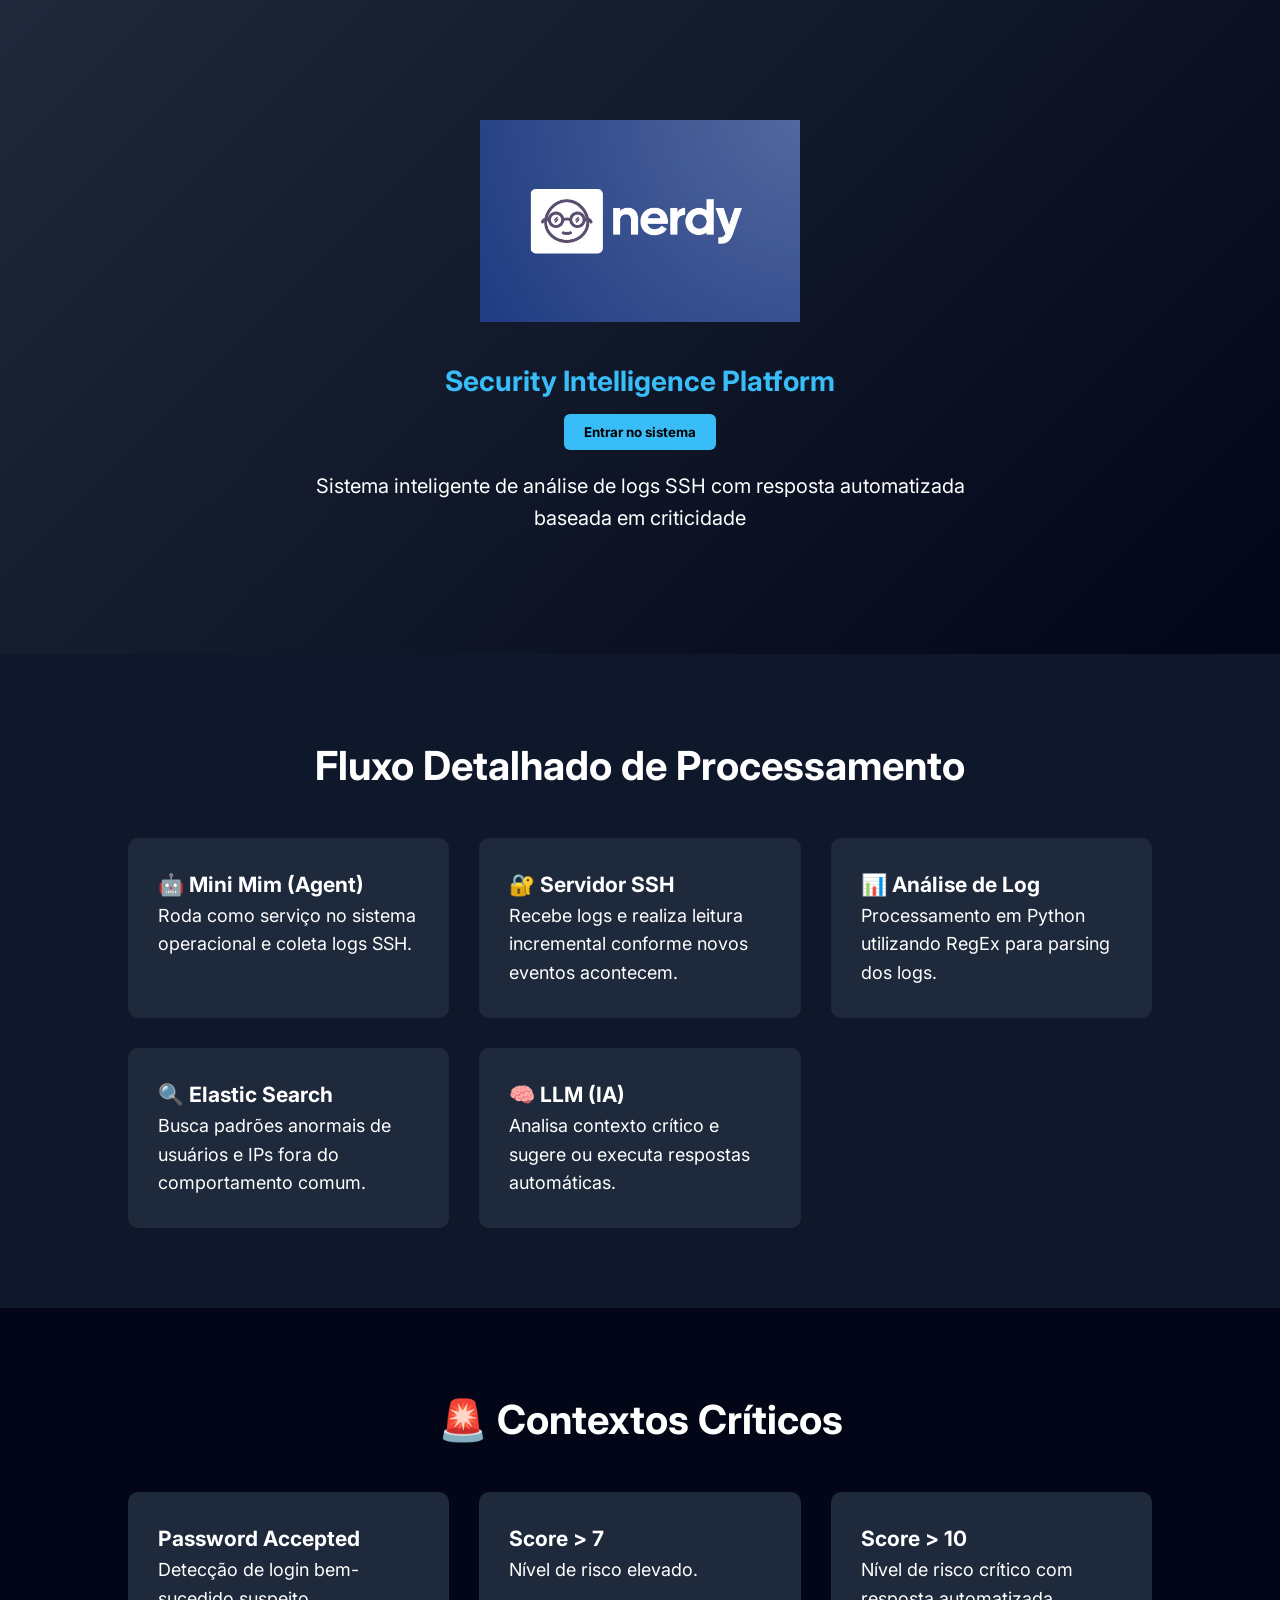
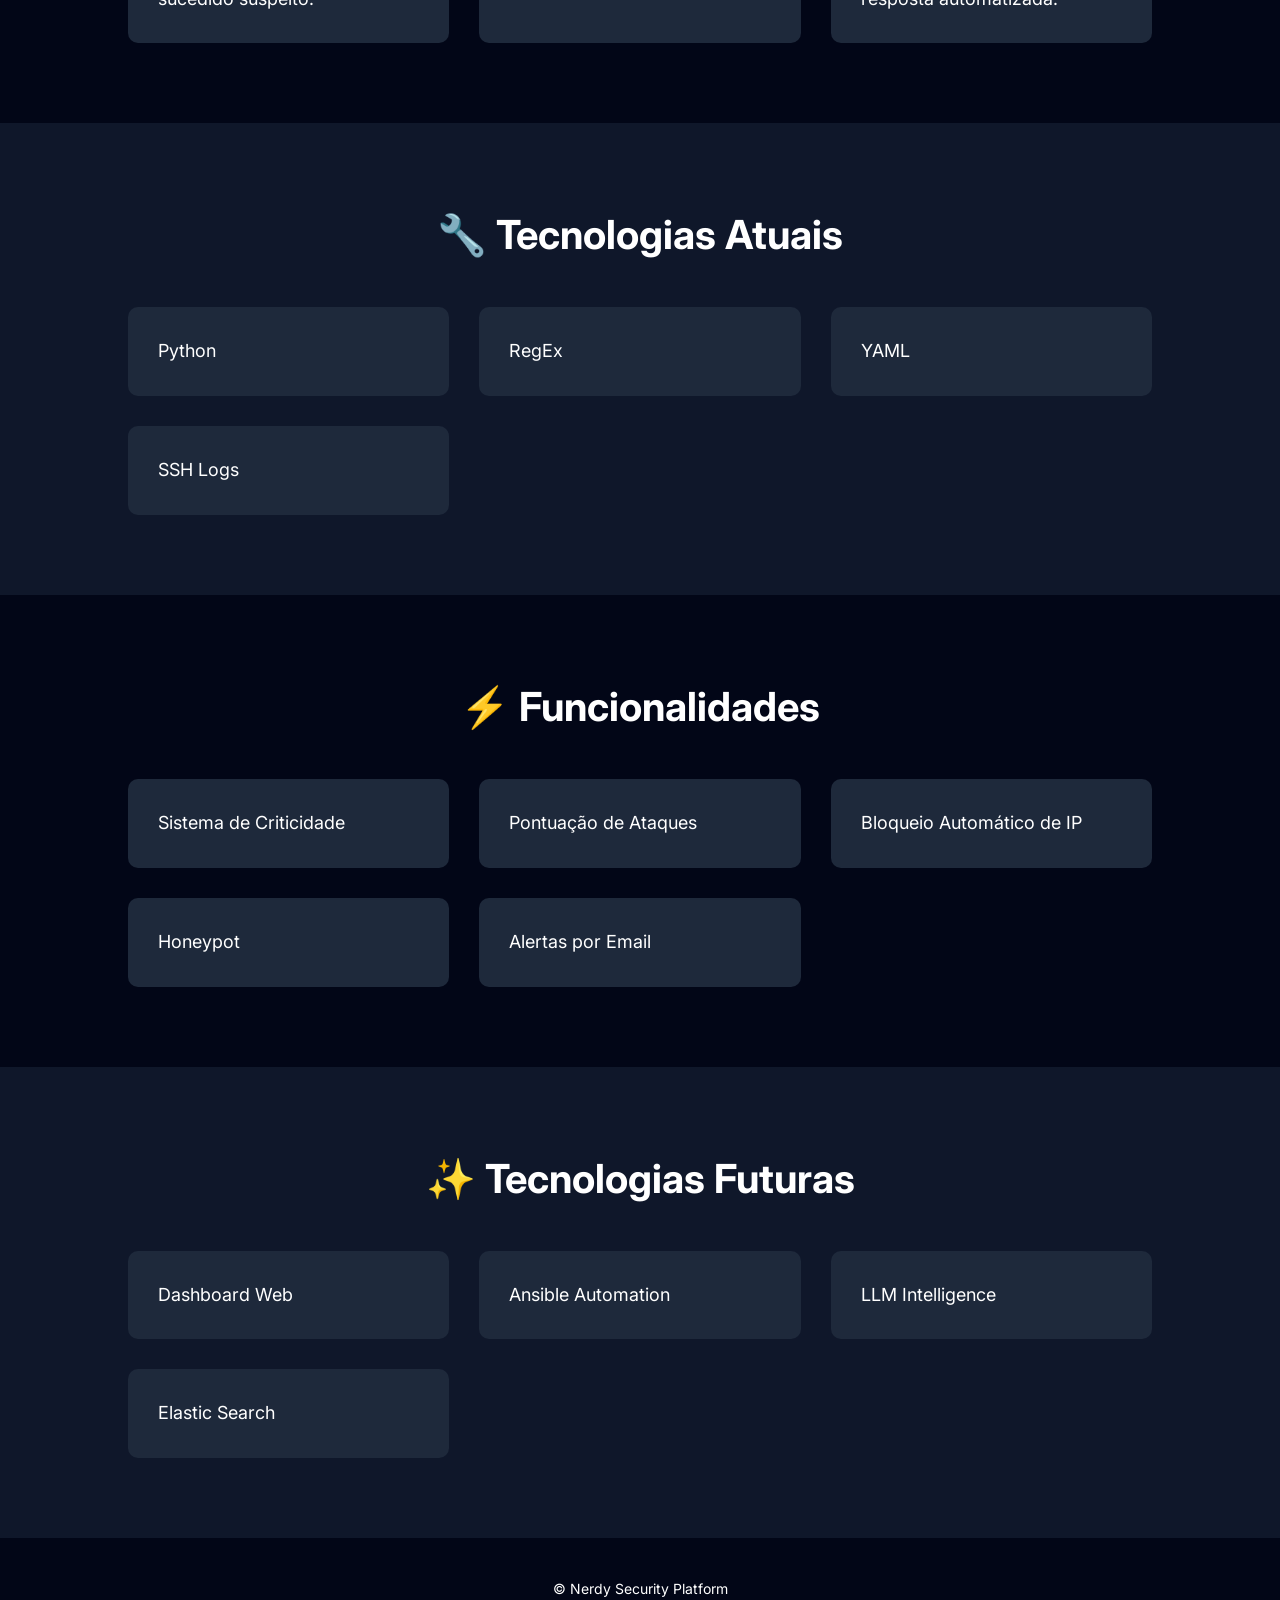
==== templates/index.html @ f0788667 "primeira versão nerdyweb" ====
<!DOCTYPE html>
<html lang="pt-BR">
<head>
<meta charset="UTF-8">
<meta name="viewport" content="width=device-width, initial-scale=1.0">

<title>Nerdy - Security Intelligence Platform</title>

<link rel="stylesheet" href="/static/css/global.css">
<link rel="stylesheet" href="/static/css/home.css">

<link href="https://fonts.googleapis.com/css2?family=Inter:wght@300;400;600;700&display=swap" rel="stylesheet">

</head>

<body>

<header class="hero">

<div class="hero-content">

<img src="/static/images/Logo_Nerdy.jpeg" class="logo">

<h2>Security Intelligence Platform</h2>

<a href="/login">
<button class="login-btn">Entrar no sistema</button>
</a>

<p>
Sistema inteligente de análise de logs SSH com resposta automatizada baseada em criticidade
</p>

</div>

</header>


<section class="section">

<h2>Fluxo Detalhado de Processamento</h2>

<div class="grid">

<div class="card">
<h3>🤖 Mini Mim (Agent)</h3>
<p>Roda como serviço no sistema operacional e coleta logs SSH.</p>
</div>

<div class="card">
<h3>🔐 Servidor SSH</h3>
<p>Recebe logs e realiza leitura incremental conforme novos eventos acontecem.</p>
</div>

<div class="card">
<h3>📊 Análise de Log</h3>
<p>Processamento em Python utilizando RegEx para parsing dos logs.</p>
</div>

<div class="card">
<h3>🔍 Elastic Search</h3>
<p>Busca padrões anormais de usuários e IPs fora do comportamento comum.</p>
</div>

<div class="card">
<h3>🧠 LLM (IA)</h3>
<p>Analisa contexto crítico e sugere ou executa respostas automáticas.</p>
</div>

</div>

</section>


<section class="section dark">

<h2>🚨 Contextos Críticos</h2>

<div class="grid">

<div class="card">
<h3>Password Accepted</h3>
<p>Detecção de login bem-sucedido suspeito.</p>
</div>

<div class="card">
<h3>Score > 7</h3>
<p>Nível de risco elevado.</p>
</div>

<div class="card">
<h3>Score > 10</h3>
<p>Nível de risco crítico com resposta automatizada.</p>
</div>

</div>

</section>


<section class="section">

<h2>🔧 Tecnologias Atuais</h2>

<div class="grid">

<div class="card">Python</div>
<div class="card">RegEx</div>
<div class="card">YAML</div>
<div class="card">SSH Logs</div>

</div>

</section>


<section class="section dark">

<h2>⚡ Funcionalidades</h2>

<div class="grid">

<div class="card">Sistema de Criticidade</div>
<div class="card">Pontuação de Ataques</div>
<div class="card">Bloqueio Automático de IP</div>
<div class="card">Honeypot</div>
<div class="card">Alertas por Email</div>

</div>

</section>


<section class="section">

<h2>✨ Tecnologias Futuras</h2>

<div class="grid">

<div class="card">Dashboard Web</div>
<div class="card">Ansible Automation</div>
<div class="card">LLM Intelligence</div>
<div class="card">Elastic Search</div>

</div>

</section>


<footer>

<p>© Nerdy Security Platform</p>

</footer>

</body>
</html>
---- static/css/global.css ----
*{
box-sizing:border-box;
margin:0;
padding:0;
}

body{
font-family:Arial, Helvetica, sans-serif;
background:#0f172a;
color:white;
}

h1{
padding:20px;
color:#38bdf8;
}

h2{
text-align:center;
margin-bottom:10px;
}

.header{
display:flex;
justify-content:space-between;
align-items:center;
padding:10px 20px;
max-width:1100px;
margin:auto;
}

.logo-area{
display:flex;
align-items:center;
gap:10px;
}

.logo{
width:140px;
}

button{
background:#38bdf8;
border:none;
padding:10px 20px;
border-radius:6px;
cursor:pointer;
font-weight:bold;
transition:0.2s;
}

button:hover{
background:#0ea5e9;
transform:scale(1.05);
}

table{
margin-top:20px;
width:100%;
border-collapse:collapse;
}

th{
background:#1e293b;
}

td,th{
padding:10px;
border:1px solid #334155;
}

.box{
background:#1e293b;
padding:20px;
border-radius:10px;
width:90%;
margin:auto;
margin-top:30px;
}

.alerta{
background:#dc2626;
padding:15px;
margin:20px auto;
font-weight:bold;
border-radius:8px;
width:90%;
max-width:700px;
text-align:center;
}

.btn-reset{
background:red;
color:white;
padding:10px 14px;
text-decoration:none;
border-radius:6px;
font-weight:bold;
display:block;
width:fit-content;
margin:20px auto;
}

.btn-reset:hover{
background:darkred;
}

@media(max-width:700px){

table{
font-size:12px;
}

}
---- static/css/home.css ----
*{
margin:0;
padding:0;
box-sizing:border-box;
font-family: 'Inter', sans-serif;
}

body{
background:#0f172a;
color:white;
line-height:1.6;
}

/* HERO */

.hero{
display:flex;
justify-content:center;
align-items:center;
text-align:center;
padding:120px 20px;
background:linear-gradient(135deg,#1e293b,#020617);
}


.hero h2{
font-size:28px;
color:#38bdf8;
margin-top:10px;
}

.hero p{
font-size:20px;
margin-top:20px;
max-width:700px;
}

.logo{
width:320px;
margin-bottom:20px;
}

/* SECTIONS */

.section{
padding:80px 10%;
}

.section h2{
font-size:40px;
margin-bottom:40px;
text-align:center;
}

.dark{
background:#020617;
}

/* GRID */

.grid{
display:grid;
grid-template-columns:repeat(auto-fit,minmax(250px,1fr));
gap:30px;
}

/* CARDS */

.card{
background:#1e293b;
padding:30px;
border-radius:10px;
transition:0.3s;
font-size:18px;
}

.card:hover{
transform:translateY(-5px);
background:#334155;
}

/* FOOTER */

footer{
text-align:center;
padding:40px;
font-size:14px;
background:#020617;
}
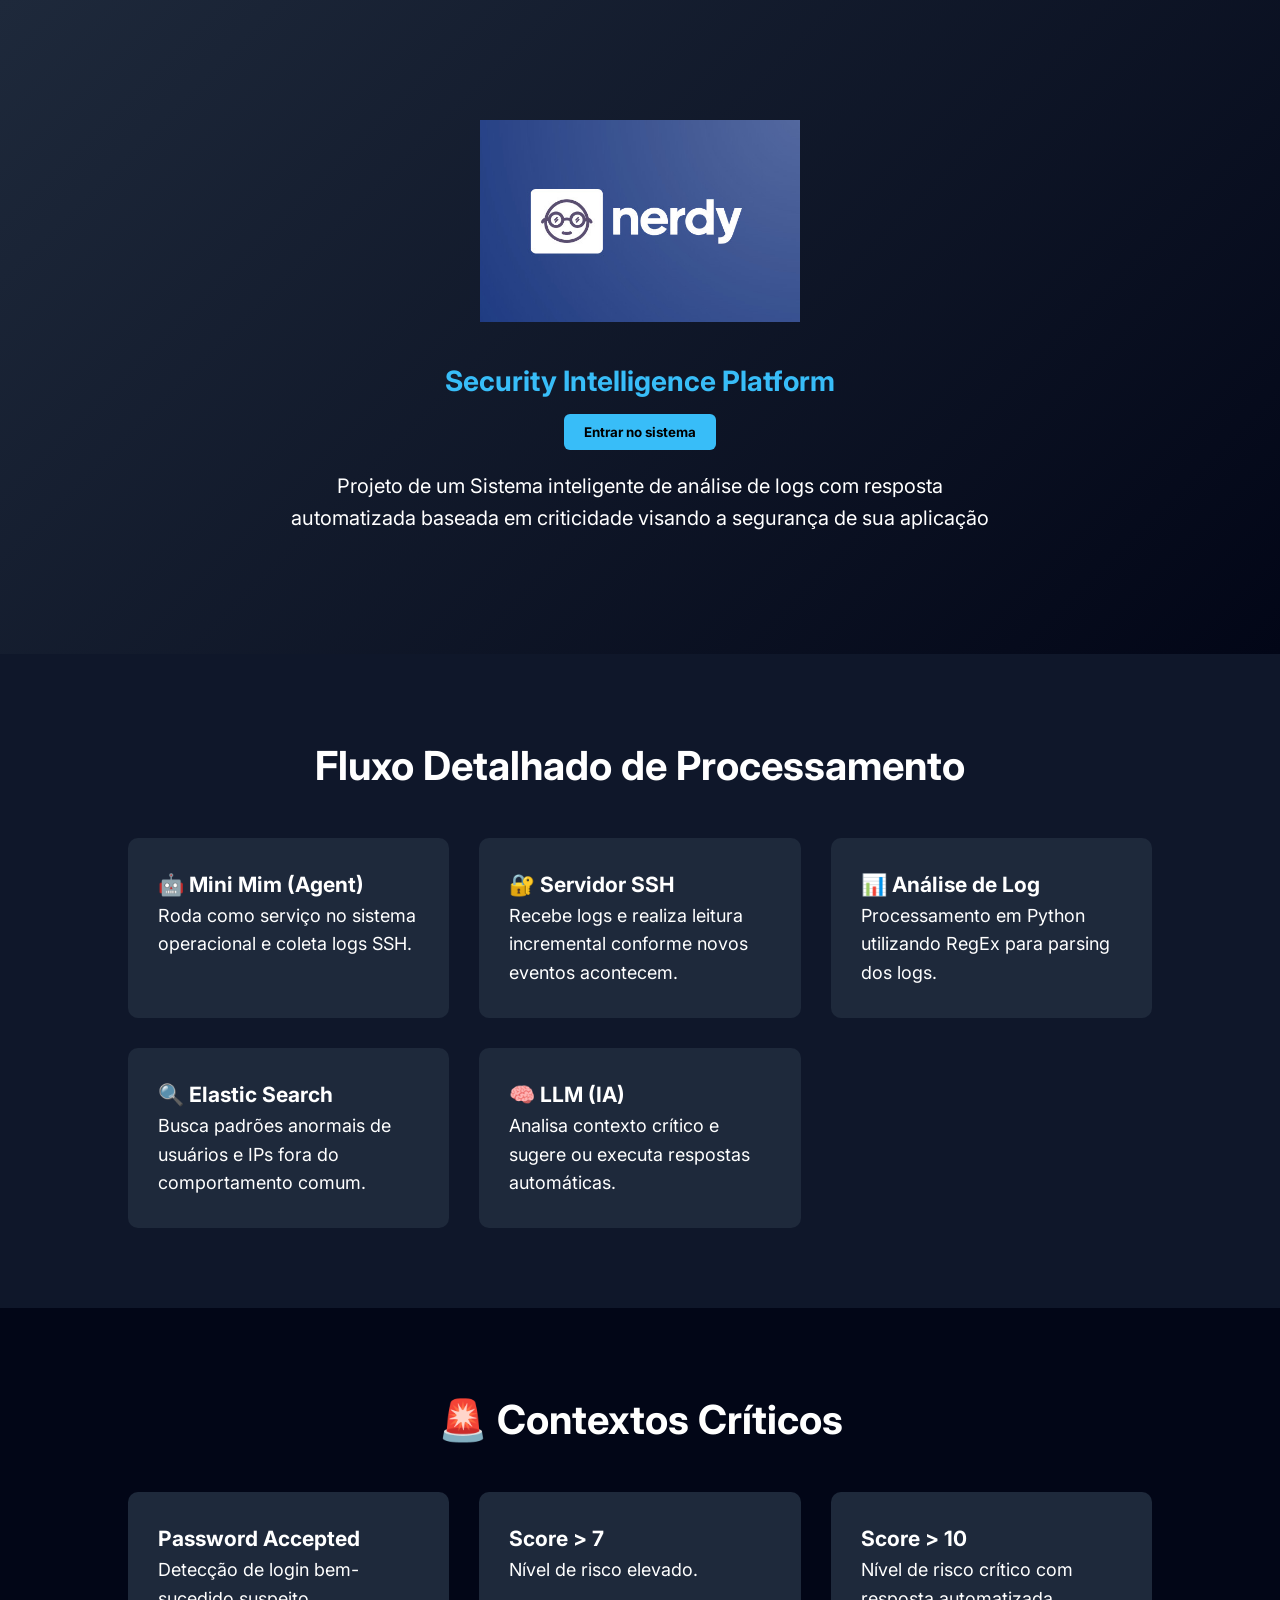
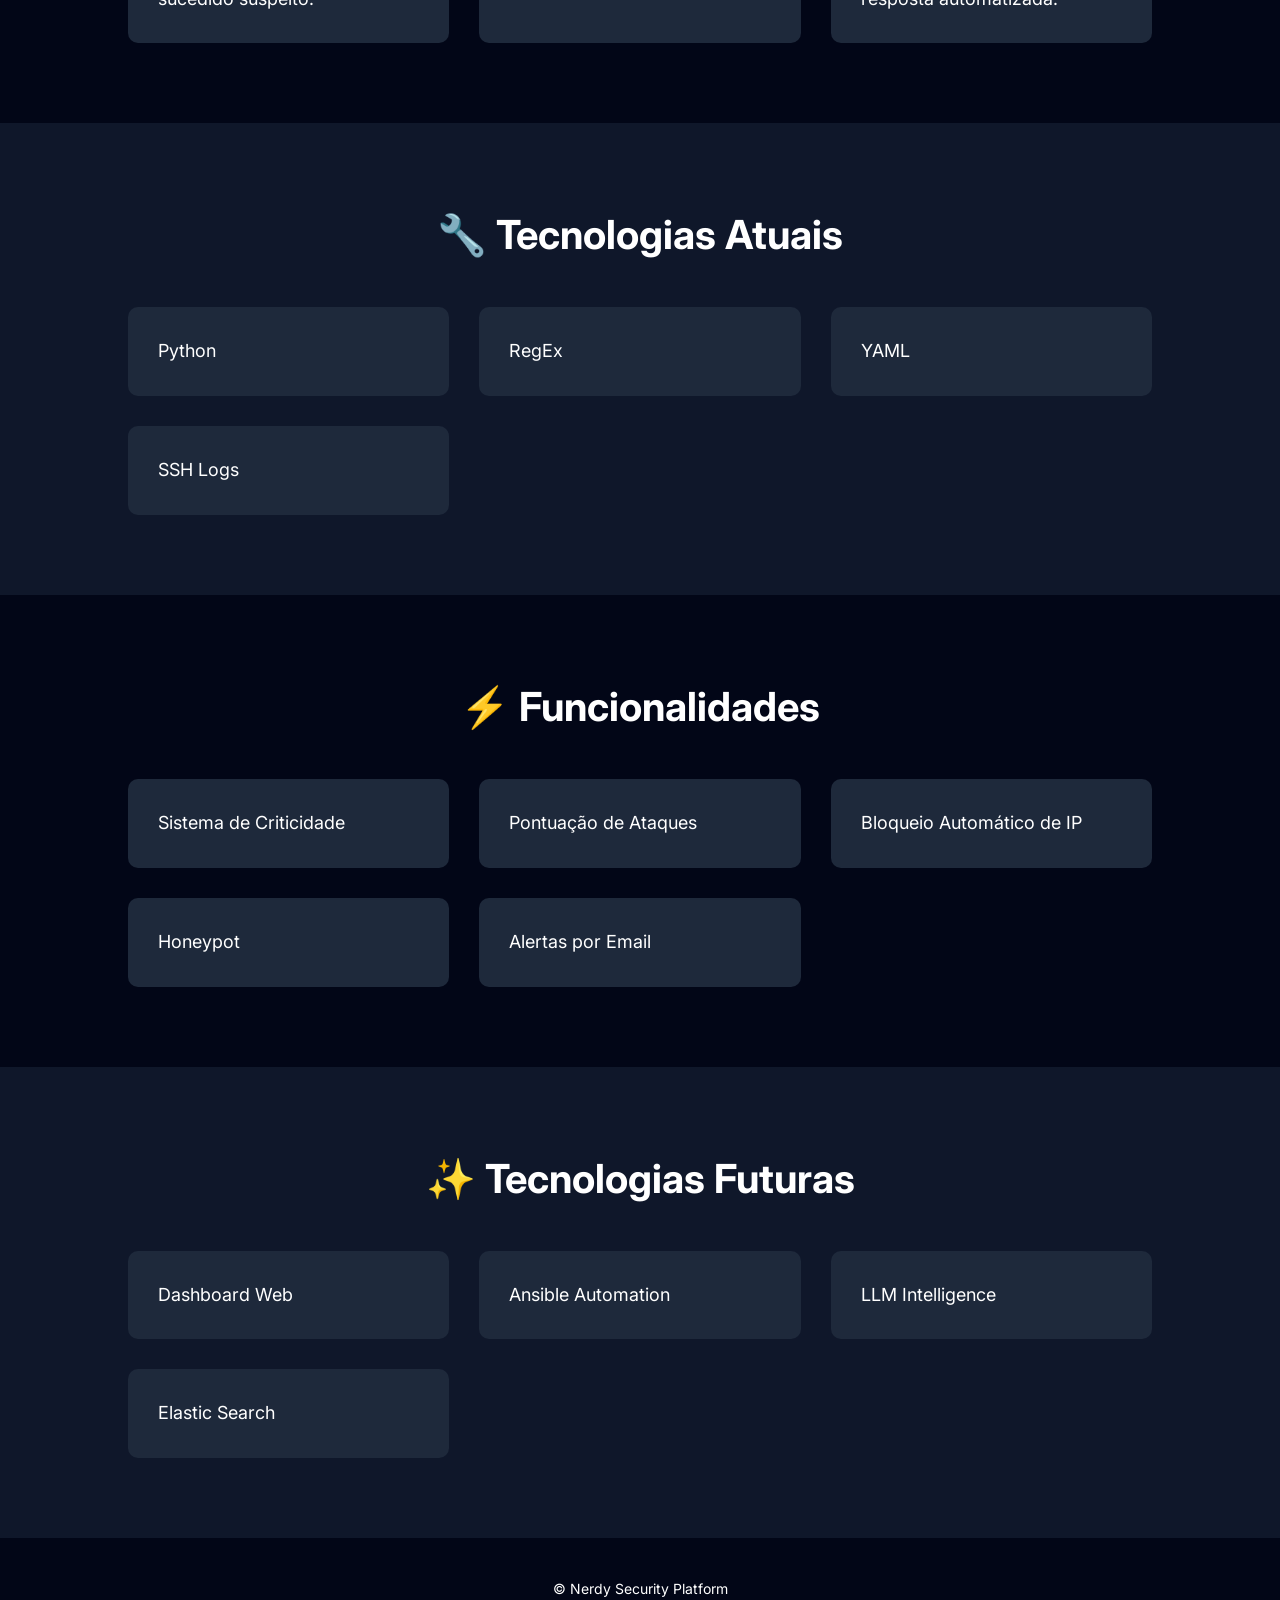
==== commit 2f579ef1: "Responsividade" ====
--- a/templates/index.html
+++ b/templates/index.html
@@ -28,7 +28,7 @@
 </a>
 
 <p>
-Sistema inteligente de análise de logs SSH com resposta automatizada baseada em criticidade
+Projeto de um Sistema inteligente de análise de logs com resposta automatizada baseada em criticidade visando a segurança de sua aplicação
 </p>
 
 </div>
--- a/static/css/global.css
+++ b/static/css/global.css
@@ -1,114 +1,120 @@
+/* Reset e box-sizing */
 *{
-box-sizing:border-box;
-margin:0;
-padding:0;
+    box-sizing:border-box;
+    margin:0;
+    padding:0;
 }
 
+/* Corpo da página */
 body{
-font-family:Arial, Helvetica, sans-serif;
-background:#0f172a;
-color:white;
+    font-family: Arial, Helvetica, sans-serif;
+    background: #0f172a;
+    color: white;
 }
 
+/* Cabeçalhos */
 h1{
-padding:20px;
-color:#38bdf8;
+    padding:20px;
+    color:#38bdf8;
 }
 
 h2{
-text-align:center;
-margin-bottom:10px;
+    text-align:center;
+    margin-bottom:10px;
 }
 
+/* Header e logo */
 .header{
-display:flex;
-justify-content:space-between;
-align-items:center;
-padding:10px 20px;
-max-width:1100px;
-margin:auto;
+    display:flex;
+    justify-content:space-between;
+    align-items:center;
+    padding:10px 20px;
+    max-width:1100px;
+    margin:auto;
 }
 
 .logo-area{
-display:flex;
-align-items:center;
-gap:10px;
+    display:flex;
+    align-items:center;
+    gap:180px;
 }
 
 .logo{
-width:140px;
+    width:140px;
 }
 
+/* Botões */
 button{
-background:#38bdf8;
-border:none;
-padding:10px 20px;
-border-radius:6px;
-cursor:pointer;
-font-weight:bold;
-transition:0.2s;
+    background:#38bdf8;
+    border:none;
+    padding:10px 20px;
+    border-radius:6px;
+    cursor:pointer;
+    font-weight:bold;
+    transition:0.2s;
 }
 
 button:hover{
-background:#0ea5e9;
-transform:scale(1.05);
+    background:#0ea5e9;
+    transform:scale(1.05);
 }
 
+/* Tabelas */
 table{
-margin-top:20px;
-width:100%;
-border-collapse:collapse;
+    margin-top:20px;
+    width:100%;
+    border-collapse:collapse;
 }
 
 th{
-background:#1e293b;
+    background:#1e293b;
 }
 
-td,th{
-padding:10px;
-border:1px solid #334155;
+td, th{
+    padding:10px;
+    border:1px solid #334155;
 }
 
+/* Caixas e alertas */
 .box{
-background:#1e293b;
-padding:20px;
-border-radius:10px;
-width:90%;
-margin:auto;
-margin-top:30px;
+    background:#1e293b;
+    padding:20px;
+    border-radius:10px;
+    width:90%;
+    margin:auto;
+    margin-top:30px;
 }
 
 .alerta{
-background:#dc2626;
-padding:15px;
-margin:20px auto;
-font-weight:bold;
-border-radius:8px;
-width:90%;
-max-width:700px;
-text-align:center;
+    background:#dc2626;
+    padding:15px;
+    margin:20px auto;
+    font-weight:bold;
+    border-radius:8px;
+    width:90%;
+    max-width:700px;
+    text-align:center;
 }
 
 .btn-reset{
-background:red;
-color:white;
-padding:10px 14px;
-text-decoration:none;
-border-radius:6px;
-font-weight:bold;
-display:block;
-width:fit-content;
-margin:20px auto;
+    background:red;
+    color:white;
+    padding:10px 14px;
+    text-decoration:none;
+    border-radius:6px;
+    font-weight:bold;
+    display:block;
+    width:fit-content;
+    margin:20px auto;
 }
 
 .btn-reset:hover{
-background:darkred;
+    background:darkred;
 }
 
+/* Responsividade para tabelas */
 @media(max-width:700px){
-
-table{
-font-size:12px;
-}
-
+    table{
+        font-size:12px;
+    }
 }
--- a/static/css/home.css
+++ b/static/css/home.css
@@ -86,4 +86,5 @@
 padding:40px;
 font-size:14px;
 background:#020617;
-}+}
+
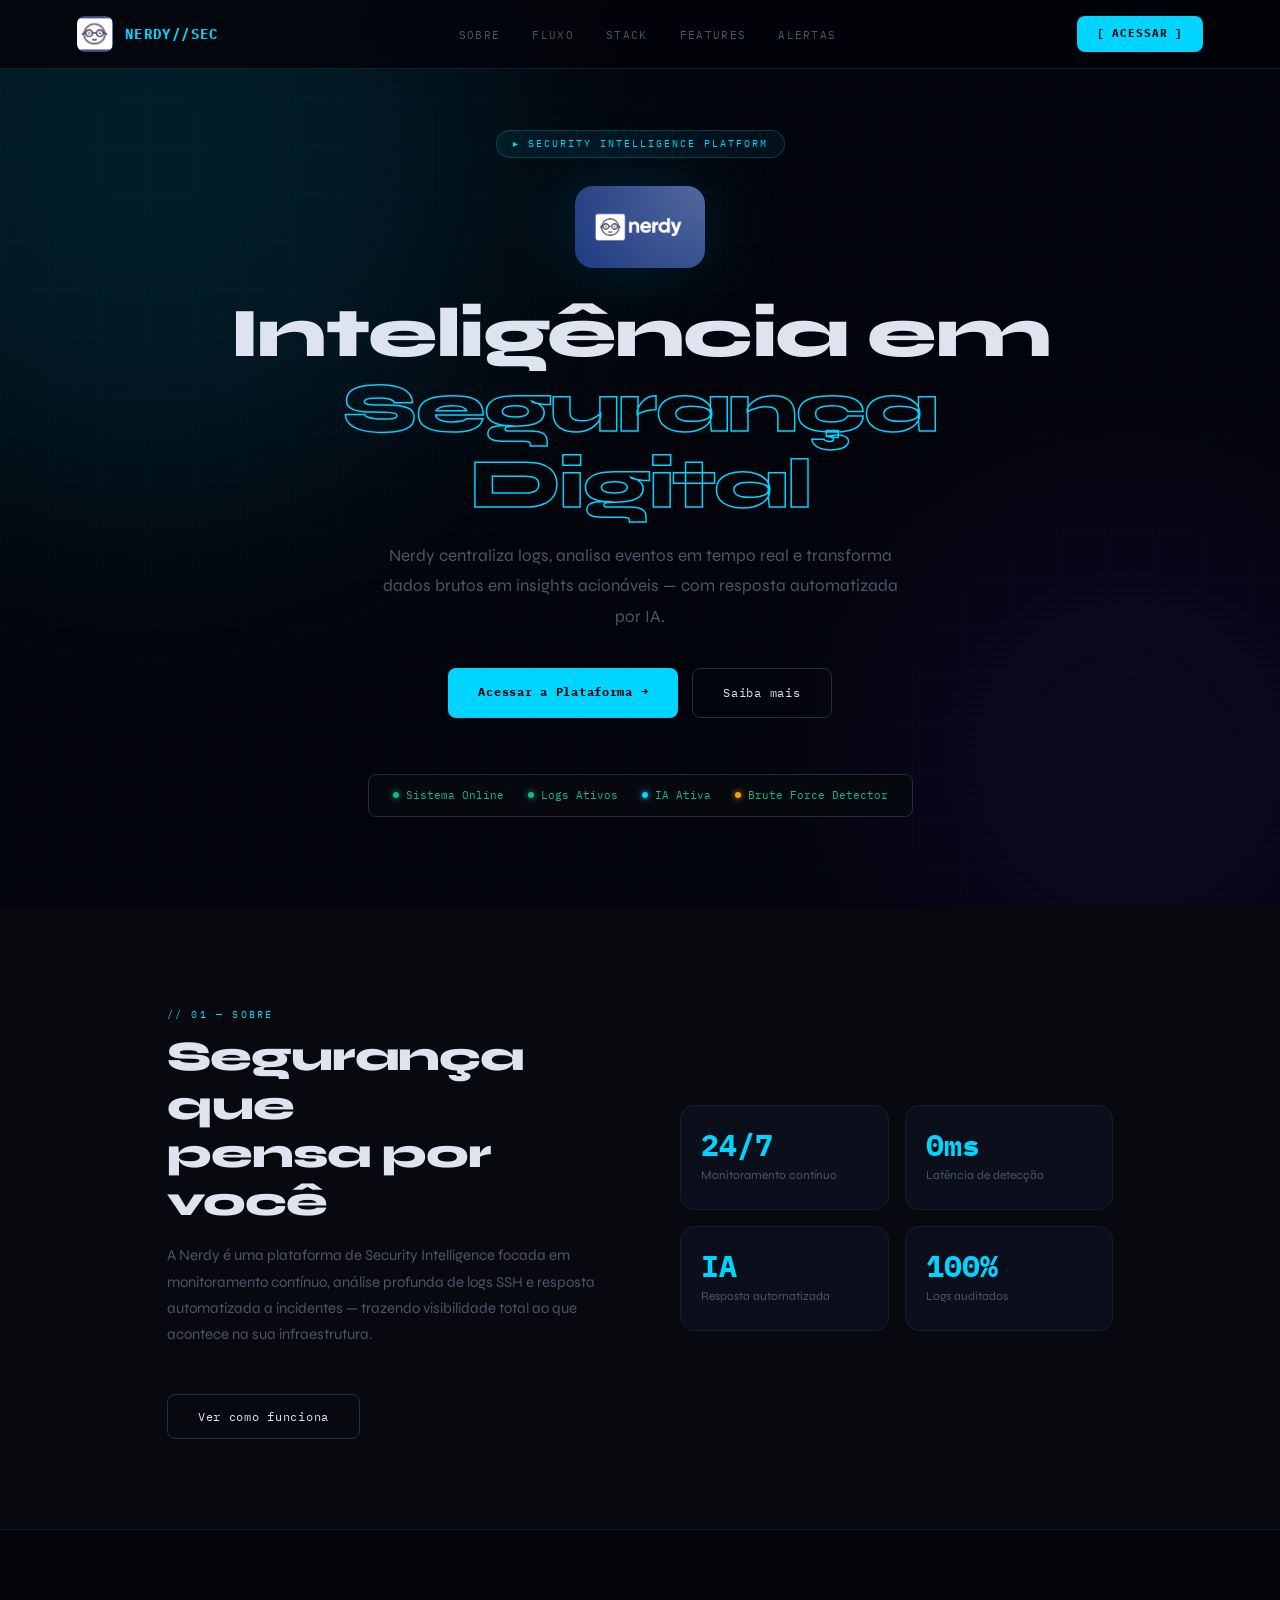
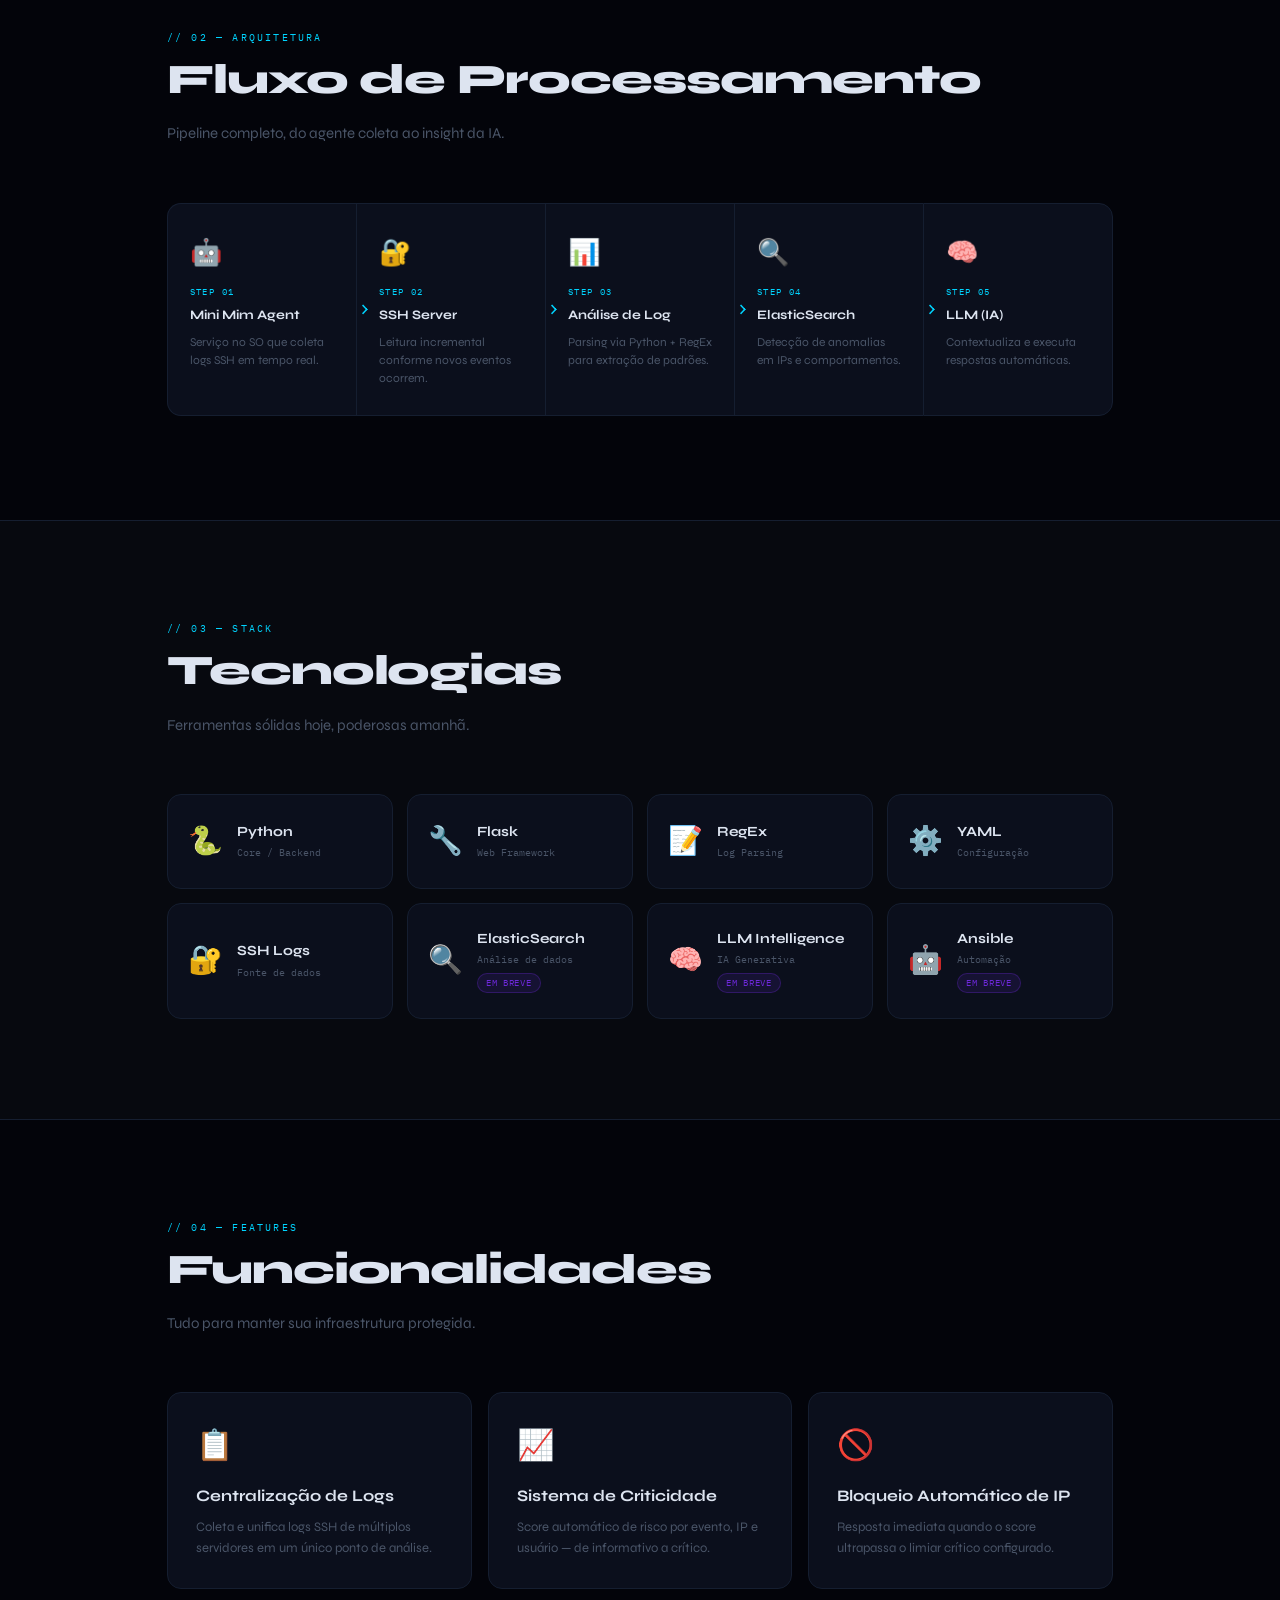
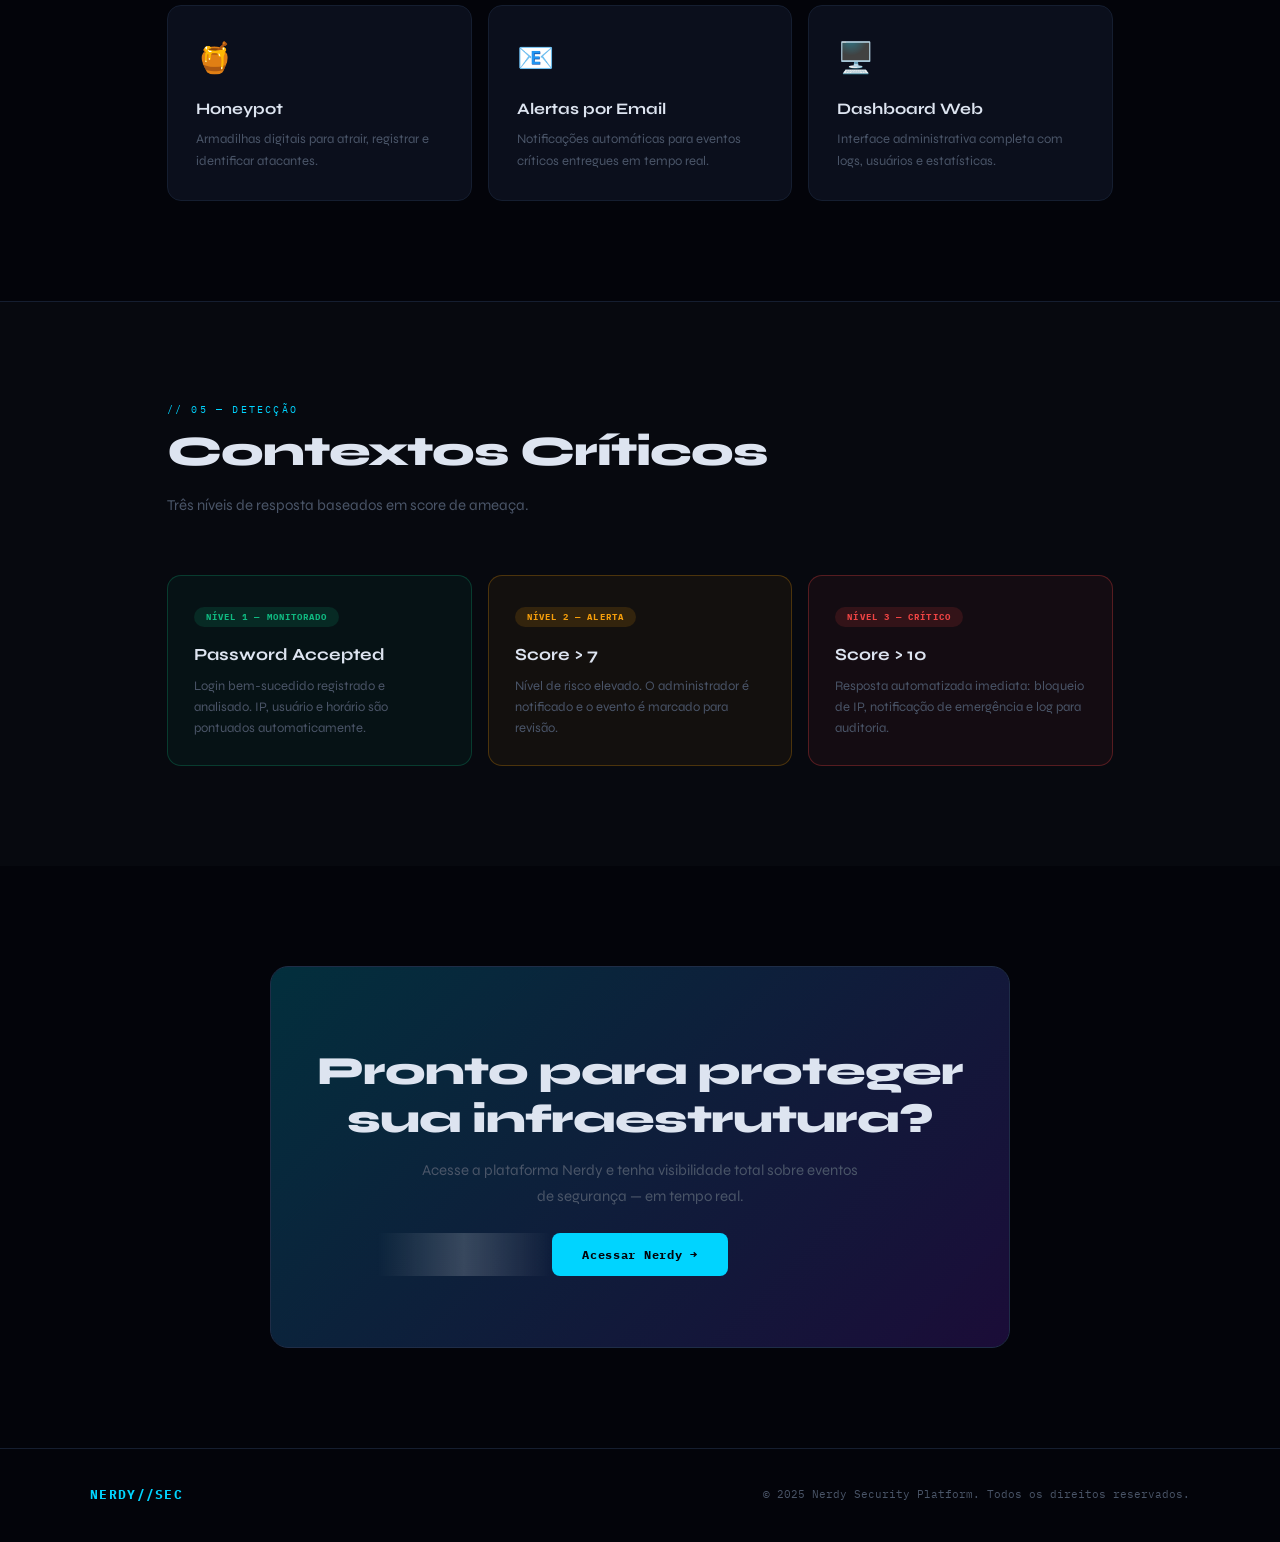
==== commit da43d957: "Nova interface" ====
--- a/templates/index.html
+++ b/templates/index.html
@@ -1,157 +1,341 @@
 <!DOCTYPE html>
 <html lang="pt-BR">
 <head>
-<meta charset="UTF-8">
-<meta name="viewport" content="width=device-width, initial-scale=1.0">
-
-<title>Nerdy - Security Intelligence Platform</title>
-
-<link rel="stylesheet" href="/static/css/global.css">
-<link rel="stylesheet" href="/static/css/home.css">
-
-<link href="https://fonts.googleapis.com/css2?family=Inter:wght@300;400;600;700&display=swap" rel="stylesheet">
-
+  <meta charset="UTF-8">
+  <meta name="viewport" content="width=device-width, initial-scale=1.0">
+  <title>Nerdy – Security Intelligence Platform</title>
+  <link rel="stylesheet" href="/static/css/global.css">
+  <link rel="stylesheet" href="/static/css/home.css">
+  <link rel="icon" href="/static/images/Logo_Nerdy_Ico2.jpg" type="image/jpeg">
 </head>
-
 <body>
 
-<header class="hero">
-
-<div class="hero-content">
-
-<img src="/static/images/Logo_Nerdy.jpeg" class="logo">
-
-<h2>Security Intelligence Platform</h2>
-
-<a href="/login">
-<button class="login-btn">Entrar no sistema</button>
-</a>
-
-<p>
-Projeto de um Sistema inteligente de análise de logs com resposta automatizada baseada em criticidade visando a segurança de sua aplicação
-</p>
-
-</div>
-
-</header>
-
-
-<section class="section">
-
-<h2>Fluxo Detalhado de Processamento</h2>
-
-<div class="grid">
-
-<div class="card">
-<h3>🤖 Mini Mim (Agent)</h3>
-<p>Roda como serviço no sistema operacional e coleta logs SSH.</p>
-</div>
-
-<div class="card">
-<h3>🔐 Servidor SSH</h3>
-<p>Recebe logs e realiza leitura incremental conforme novos eventos acontecem.</p>
-</div>
-
-<div class="card">
-<h3>📊 Análise de Log</h3>
-<p>Processamento em Python utilizando RegEx para parsing dos logs.</p>
-</div>
-
-<div class="card">
-<h3>🔍 Elastic Search</h3>
-<p>Busca padrões anormais de usuários e IPs fora do comportamento comum.</p>
-</div>
-
-<div class="card">
-<h3>🧠 LLM (IA)</h3>
-<p>Analisa contexto crítico e sugere ou executa respostas automáticas.</p>
-</div>
-
-</div>
-
-</section>
-
-
-<section class="section dark">
-
-<h2>🚨 Contextos Críticos</h2>
-
-<div class="grid">
-
-<div class="card">
-<h3>Password Accepted</h3>
-<p>Detecção de login bem-sucedido suspeito.</p>
-</div>
-
-<div class="card">
-<h3>Score > 7</h3>
-<p>Nível de risco elevado.</p>
-</div>
-
-<div class="card">
-<h3>Score > 10</h3>
-<p>Nível de risco crítico com resposta automatizada.</p>
-</div>
-
-</div>
-
-</section>
-
-
-<section class="section">
-
-<h2>🔧 Tecnologias Atuais</h2>
-
-<div class="grid">
-
-<div class="card">Python</div>
-<div class="card">RegEx</div>
-<div class="card">YAML</div>
-<div class="card">SSH Logs</div>
-
-</div>
-
-</section>
-
-
-<section class="section dark">
-
-<h2>⚡ Funcionalidades</h2>
-
-<div class="grid">
-
-<div class="card">Sistema de Criticidade</div>
-<div class="card">Pontuação de Ataques</div>
-<div class="card">Bloqueio Automático de IP</div>
-<div class="card">Honeypot</div>
-<div class="card">Alertas por Email</div>
-
-</div>
-
-</section>
-
-
-<section class="section">
-
-<h2>✨ Tecnologias Futuras</h2>
-
-<div class="grid">
-
-<div class="card">Dashboard Web</div>
-<div class="card">Ansible Automation</div>
-<div class="card">LLM Intelligence</div>
-<div class="card">Elastic Search</div>
-
-</div>
-
-</section>
-
-
-<footer>
-
-<p>© Nerdy Security Platform</p>
-
+<div class="grid-bg"></div>
+
+<!-- ─── NAV ──────────────────────────────────── -->
+<nav id="navbar">
+  <a href="#hero" class="nav-logo">
+    <img src="/static/images/Logo_Nerdy_Ico2.jpg" alt="Nerdy" class="logo">
+    <span class="nav-logo-text">NERDY//SEC</span>
+  </a>
+  <ul class="nav-links">
+    <li><a href="#sobre">Sobre</a></li>
+    <li><a href="#fluxo">Fluxo</a></li>
+    <li><a href="#tecnologias">Stack</a></li>
+    <li><a href="#funcionalidades">Features</a></li>
+    <li><a href="#alertas">Alertas</a></li>
+  </ul>
+  <a href="/login" class="nav-cta">[ ACESSAR ]</a>
+</nav>
+
+<!-- ─── HERO ──────────────────────────────────── -->
+<section id="hero">
+  <div class="blob blob-1"></div>
+  <div class="blob blob-2"></div>
+
+  <span class="hero-badge">▸ SECURITY INTELLIGENCE PLATFORM</span>
+
+  <img src="/static/images/Logo_Nerdy.jpeg" alt="Nerdy" class="hero-logo">
+
+  <h1>
+    Inteligência em
+    <span class="outline">Segurança Digital</span>
+  </h1>
+
+  <p class="hero-desc">
+    Nerdy centraliza logs, analisa eventos em tempo real e transforma dados brutos
+    em insights acionáveis — com resposta automatizada por IA.
+  </p>
+
+  <div class="hero-actions">
+    <a href="/login" class="hero-btn-primary">Acessar a Plataforma →</a>
+    <a href="#sobre" class="hero-btn-ghost">Saiba mais</a>
+  </div>
+
+  <div class="hero-ticker">
+    <div class="ticker-item">
+      <div class="ticker-dot dot-green"></div>
+      <span>Sistema Online</span>
+    </div>
+    <div class="ticker-item">
+      <div class="ticker-dot dot-green"></div>
+      <span>Logs Ativos</span>
+    </div>
+    <div class="ticker-item">
+      <div class="ticker-dot dot-cyan"></div>
+      <span>IA Ativa</span>
+    </div>
+    <div class="ticker-item">
+      <div class="ticker-dot dot-amber"></div>
+      <span>Brute Force Detector</span>
+    </div>
+  </div>
+</section>
+
+<!-- ─── SOBRE ─────────────────────────────────── -->
+<section id="sobre">
+  <div class="section-inner">
+    <div class="sobre-layout">
+      <div class="reveal">
+        <p class="section-label">// 01 — Sobre</p>
+        <h2 class="section-title">Segurança que<br>pensa por você</h2>
+        <p class="section-desc">
+          A Nerdy é uma plataforma de Security Intelligence focada em monitoramento
+          contínuo, análise profunda de logs SSH e resposta automatizada a incidentes —
+          trazendo visibilidade total ao que acontece na sua infraestrutura.
+        </p>
+        <a href="#fluxo" class="hero-btn-ghost">Ver como funciona</a>
+      </div>
+
+      <div class="stat-grid reveal" style="transition-delay:0.15s">
+        <div class="stat-tile">
+          <div class="stat-val">24/7</div>
+          <div class="stat-lbl">Monitoramento contínuo</div>
+        </div>
+        <div class="stat-tile">
+          <div class="stat-val">0ms</div>
+          <div class="stat-lbl">Latência de detecção</div>
+        </div>
+        <div class="stat-tile">
+          <div class="stat-val">IA</div>
+          <div class="stat-lbl">Resposta automatizada</div>
+        </div>
+        <div class="stat-tile">
+          <div class="stat-val">100%</div>
+          <div class="stat-lbl">Logs auditados</div>
+        </div>
+      </div>
+    </div>
+  </div>
+</section>
+
+<hr class="divider">
+
+<!-- ─── FLUXO ─────────────────────────────────── -->
+<section id="fluxo">
+  <div class="section-inner">
+    <p class="section-label reveal">// 02 — Arquitetura</p>
+    <h2 class="section-title reveal">Fluxo de Processamento</h2>
+    <p class="section-desc reveal">Pipeline completo, do agente coleta ao insight da IA.</p>
+
+    <div class="pipeline reveal">
+      <div class="pipe-step">
+        <span class="pipe-icon">🤖</span>
+        <div class="pipe-num">STEP 01</div>
+        <div class="pipe-title">Mini Mim Agent</div>
+        <div class="pipe-desc">Serviço no SO que coleta logs SSH em tempo real.</div>
+      </div>
+      <div class="pipe-step">
+        <span class="pipe-icon">🔐</span>
+        <div class="pipe-num">STEP 02</div>
+        <div class="pipe-title">SSH Server</div>
+        <div class="pipe-desc">Leitura incremental conforme novos eventos ocorrem.</div>
+      </div>
+      <div class="pipe-step">
+        <span class="pipe-icon">📊</span>
+        <div class="pipe-num">STEP 03</div>
+        <div class="pipe-title">Análise de Log</div>
+        <div class="pipe-desc">Parsing via Python + RegEx para extração de padrões.</div>
+      </div>
+      <div class="pipe-step">
+        <span class="pipe-icon">🔍</span>
+        <div class="pipe-num">STEP 04</div>
+        <div class="pipe-title">ElasticSearch</div>
+        <div class="pipe-desc">Detecção de anomalias em IPs e comportamentos.</div>
+      </div>
+      <div class="pipe-step">
+        <span class="pipe-icon">🧠</span>
+        <div class="pipe-num">STEP 05</div>
+        <div class="pipe-title">LLM (IA)</div>
+        <div class="pipe-desc">Contextualiza e executa respostas automáticas.</div>
+      </div>
+    </div>
+  </div>
+</section>
+
+<hr class="divider">
+
+<!-- ─── TECNOLOGIAS ───────────────────────────── -->
+<section id="tecnologias">
+  <div class="section-inner">
+    <p class="section-label reveal">// 03 — Stack</p>
+    <h2 class="section-title reveal">Tecnologias</h2>
+    <p class="section-desc reveal">Ferramentas sólidas hoje, poderosas amanhã.</p>
+
+    <div class="tech-grid">
+      <div class="tech-tile reveal">
+        <span class="tech-icon">🐍</span>
+        <div>
+          <div class="tech-name">Python</div>
+          <div class="tech-sub">Core / Backend</div>
+        </div>
+      </div>
+      <div class="tech-tile reveal" style="transition-delay:.05s">
+        <span class="tech-icon">🔧</span>
+        <div>
+          <div class="tech-name">Flask</div>
+          <div class="tech-sub">Web Framework</div>
+        </div>
+      </div>
+      <div class="tech-tile reveal" style="transition-delay:.1s">
+        <span class="tech-icon">📝</span>
+        <div>
+          <div class="tech-name">RegEx</div>
+          <div class="tech-sub">Log Parsing</div>
+        </div>
+      </div>
+      <div class="tech-tile reveal" style="transition-delay:.15s">
+        <span class="tech-icon">⚙️</span>
+        <div>
+          <div class="tech-name">YAML</div>
+          <div class="tech-sub">Configuração</div>
+        </div>
+      </div>
+      <div class="tech-tile reveal" style="transition-delay:.2s">
+        <span class="tech-icon">🔐</span>
+        <div>
+          <div class="tech-name">SSH Logs</div>
+          <div class="tech-sub">Fonte de dados</div>
+        </div>
+      </div>
+      <div class="tech-tile reveal" style="transition-delay:.25s">
+        <span class="tech-icon">🔍</span>
+        <div>
+          <div class="tech-name">ElasticSearch</div>
+          <div class="tech-sub">Análise de dados</div>
+          <span class="tech-soon">EM BREVE</span>
+        </div>
+      </div>
+      <div class="tech-tile reveal" style="transition-delay:.3s">
+        <span class="tech-icon">🧠</span>
+        <div>
+          <div class="tech-name">LLM Intelligence</div>
+          <div class="tech-sub">IA Generativa</div>
+          <span class="tech-soon">EM BREVE</span>
+        </div>
+      </div>
+      <div class="tech-tile reveal" style="transition-delay:.35s">
+        <span class="tech-icon">🤖</span>
+        <div>
+          <div class="tech-name">Ansible</div>
+          <div class="tech-sub">Automação</div>
+          <span class="tech-soon">EM BREVE</span>
+        </div>
+      </div>
+    </div>
+  </div>
+</section>
+
+<hr class="divider">
+
+<!-- ─── FUNCIONALIDADES ───────────────────────── -->
+<section id="funcionalidades">
+  <div class="section-inner">
+    <p class="section-label reveal">// 04 — Features</p>
+    <h2 class="section-title reveal">Funcionalidades</h2>
+    <p class="section-desc reveal">Tudo para manter sua infraestrutura protegida.</p>
+
+    <div class="feat-grid">
+      <div class="feat-card reveal">
+        <span class="feat-icon">📋</span>
+        <div class="feat-title">Centralização de Logs</div>
+        <div class="feat-desc">Coleta e unifica logs SSH de múltiplos servidores em um único ponto de análise.</div>
+      </div>
+      <div class="feat-card reveal" style="transition-delay:.05s">
+        <span class="feat-icon">📈</span>
+        <div class="feat-title">Sistema de Criticidade</div>
+        <div class="feat-desc">Score automático de risco por evento, IP e usuário — de informativo a crítico.</div>
+      </div>
+      <div class="feat-card reveal" style="transition-delay:.1s">
+        <span class="feat-icon">🚫</span>
+        <div class="feat-title">Bloqueio Automático de IP</div>
+        <div class="feat-desc">Resposta imediata quando o score ultrapassa o limiar crítico configurado.</div>
+      </div>
+      <div class="feat-card reveal" style="transition-delay:.15s">
+        <span class="feat-icon">🍯</span>
+        <div class="feat-title">Honeypot</div>
+        <div class="feat-desc">Armadilhas digitais para atrair, registrar e identificar atacantes.</div>
+      </div>
+      <div class="feat-card reveal" style="transition-delay:.2s">
+        <span class="feat-icon">📧</span>
+        <div class="feat-title">Alertas por Email</div>
+        <div class="feat-desc">Notificações automáticas para eventos críticos entregues em tempo real.</div>
+      </div>
+      <div class="feat-card reveal" style="transition-delay:.25s">
+        <span class="feat-icon">🖥️</span>
+        <div class="feat-title">Dashboard Web</div>
+        <div class="feat-desc">Interface administrativa completa com logs, usuários e estatísticas.</div>
+      </div>
+    </div>
+  </div>
+</section>
+
+<hr class="divider">
+
+<!-- ─── ALERTAS ───────────────────────────────── -->
+<section id="alertas">
+  <div class="section-inner">
+    <p class="section-label reveal">// 05 — Detecção</p>
+    <h2 class="section-title reveal">Contextos Críticos</h2>
+    <p class="section-desc reveal">Três níveis de resposta baseados em score de ameaça.</p>
+
+    <div class="alert-grid">
+      <div class="alert-tile info reveal">
+        <span class="alert-pill">NÍVEL 1 — MONITORADO</span>
+        <div class="alert-title">Password Accepted</div>
+        <div class="alert-desc">Login bem-sucedido registrado e analisado. IP, usuário e horário são pontuados automaticamente.</div>
+      </div>
+      <div class="alert-tile warn reveal" style="transition-delay:.1s">
+        <span class="alert-pill">NÍVEL 2 — ALERTA</span>
+        <div class="alert-title">Score &gt; 7</div>
+        <div class="alert-desc">Nível de risco elevado. O administrador é notificado e o evento é marcado para revisão.</div>
+      </div>
+      <div class="alert-tile crit reveal" style="transition-delay:.2s">
+        <span class="alert-pill">NÍVEL 3 — CRÍTICO</span>
+        <div class="alert-title">Score &gt; 10</div>
+        <div class="alert-desc">Resposta automatizada imediata: bloqueio de IP, notificação de emergência e log para auditoria.</div>
+      </div>
+    </div>
+  </div>
+</section>
+
+<!-- ─── CTA ───────────────────────────────────── -->
+<section id="cta">
+  <div class="section-inner">
+    <div class="cta-wrap reveal">
+      <h2>Pronto para proteger<br>sua infraestrutura?</h2>
+      <p>Acesse a plataforma Nerdy e tenha visibilidade total sobre eventos de segurança — em tempo real.</p>
+      <a href="/login" class="hero-btn-primary">Acessar Nerdy →</a>
+    </div>
+  </div>
+</section>
+
+<!-- ─── FOOTER ────────────────────────────────── -->
+<footer class="site-footer">
+  <div class="footer-inner">
+    <span class="footer-brand">NERDY//SEC</span>
+    <span class="footer-copy">© 2025 Nerdy Security Platform. Todos os direitos reservados.</span>
+  </div>
 </footer>
 
+<script>
+  // Scroll reveal
+  const observer = new IntersectionObserver((entries) => {
+    entries.forEach(e => {
+      if (e.isIntersecting) {
+        e.target.classList.add('visible');
+        observer.unobserve(e.target);
+      }
+    });
+  }, { threshold: 0.1 });
+  document.querySelectorAll('.reveal').forEach(el => observer.observe(el));
+
+  // Shrink nav on scroll
+  const navbar = document.getElementById('navbar');
+  window.addEventListener('scroll', () => {
+    navbar.style.padding = window.scrollY > 60 ? '10px 6%' : '16px 6%';
+  });
+</script>
+
 </body>
-</html>+</html>
--- a/static/css/global.css
+++ b/static/css/global.css
@@ -1,120 +1,310 @@
-/* Reset e box-sizing */
-*{
-    box-sizing:border-box;
-    margin:0;
-    padding:0;
-}
-
-/* Corpo da página */
-body{
-    font-family: Arial, Helvetica, sans-serif;
-    background: #0f172a;
-    color: white;
-}
-
-/* Cabeçalhos */
-h1{
-    padding:20px;
-    color:#38bdf8;
-}
-
-h2{
-    text-align:center;
-    margin-bottom:10px;
-}
-
-/* Header e logo */
-.header{
-    display:flex;
-    justify-content:space-between;
-    align-items:center;
-    padding:10px 20px;
-    max-width:1100px;
-    margin:auto;
-}
-
-.logo-area{
-    display:flex;
-    align-items:center;
-    gap:180px;
-}
-
-.logo{
-    width:140px;
-}
-
-/* Botões */
-button{
-    background:#38bdf8;
-    border:none;
-    padding:10px 20px;
-    border-radius:6px;
-    cursor:pointer;
-    font-weight:bold;
-    transition:0.2s;
-}
-
-button:hover{
-    background:#0ea5e9;
-    transform:scale(1.05);
-}
-
-/* Tabelas */
-table{
-    margin-top:20px;
-    width:100%;
-    border-collapse:collapse;
-}
-
-th{
-    background:#1e293b;
-}
-
-td, th{
-    padding:10px;
-    border:1px solid #334155;
-}
-
-/* Caixas e alertas */
-.box{
-    background:#1e293b;
-    padding:20px;
-    border-radius:10px;
-    width:90%;
-    margin:auto;
-    margin-top:30px;
-}
-
-.alerta{
-    background:#dc2626;
-    padding:15px;
-    margin:20px auto;
-    font-weight:bold;
-    border-radius:8px;
-    width:90%;
-    max-width:700px;
-    text-align:center;
-}
-
-.btn-reset{
-    background:red;
-    color:white;
-    padding:10px 14px;
-    text-decoration:none;
-    border-radius:6px;
-    font-weight:bold;
-    display:block;
-    width:fit-content;
-    margin:20px auto;
-}
-
-.btn-reset:hover{
-    background:darkred;
-}
-
-/* Responsividade para tabelas */
-@media(max-width:700px){
-    table{
-        font-size:12px;
-    }
+@import url('https://fonts.googleapis.com/css2?family=IBM+Plex+Mono:wght@300;400;600;700&family=Syne:wght@400;600;700;800&display=swap');
+
+/* ─── CSS VARIABLES ─────────────────────────── */
+:root {
+  --bg:         #03040a;
+  --surface:    #07090f;
+  --card:       #0b0f1c;
+  --card-hover: #101726;
+  --border:     #151e30;
+  --border-lit: #1f2d47;
+
+  --accent:     #00d4ff;
+  --accent-dim: rgba(0, 212, 255, 0.12);
+  --purple:     #6d28d9;
+  --green:      #10b981;
+  --red:        #ef4444;
+  --amber:      #f59e0b;
+
+  --text:       #dde4f0;
+  --muted:      #4a5568;
+  --subtle:     #2d3748;
+
+  --mono:       'IBM Plex Mono', monospace;
+  --display:    'Syne', sans-serif;
+
+  --radius:     8px;
+  --radius-lg:  14px;
+
+  --shadow:     0 4px 24px rgba(0,0,0,0.5);
+  --glow:       0 0 30px rgba(0,212,255,0.15);
+}
+
+/* ─── RESET ─────────────────────────────────── */
+*, *::before, *::after {
+  box-sizing: border-box;
+  margin: 0;
+  padding: 0;
+}
+
+html {
+  scroll-behavior: smooth;
+  -webkit-font-smoothing: antialiased;
+}
+
+body {
+  font-family: var(--display);
+  background: var(--bg);
+  color: var(--text);
+  min-height: 100vh;
+  line-height: 1.6;
+  overflow-x: hidden;
+}
+
+/* ─── TYPOGRAPHY ─────────────────────────────── */
+h1, h2, h3, h4 {
+  font-family: var(--display);
+  letter-spacing: -0.02em;
+  line-height: 1.2;
+}
+
+h1 { font-size: clamp(22px, 3vw, 28px); font-weight: 800; color: var(--text); }
+h2 { font-size: clamp(18px, 2.5vw, 22px); font-weight: 700; color: var(--text); }
+h3 { font-size: 15px; font-weight: 600; color: var(--text); }
+
+/* ─── GLOBAL GRID BG ─────────────────────────── */
+.grid-bg {
+  position: fixed;
+  inset: 0;
+  z-index: 0;
+  pointer-events: none;
+  background-image:
+    linear-gradient(rgba(0,212,255,0.025) 1px, transparent 1px),
+    linear-gradient(90deg, rgba(0,212,255,0.025) 1px, transparent 1px);
+  background-size: 48px 48px;
+  animation: gridMove 25s linear infinite;
+}
+@keyframes gridMove {
+  from { background-position: 0 0; }
+  to   { background-position: 48px 48px; }
+}
+
+/* ─── BUTTONS ────────────────────────────────── */
+button, .btn {
+  font-family: var(--mono);
+  font-size: 12px;
+  font-weight: 600;
+  letter-spacing: 0.06em;
+  border: none;
+  cursor: pointer;
+  border-radius: var(--radius);
+  padding: 10px 20px;
+  transition: all 0.2s;
+  text-decoration: none;
+  display: inline-block;
+}
+
+.btn-primary {
+  background: var(--accent);
+  color: var(--bg);
+}
+.btn-primary:hover {
+  opacity: 0.85;
+  transform: translateY(-1px);
+  box-shadow: 0 0 24px rgba(0,212,255,0.35);
+}
+
+.btn-ghost {
+  background: transparent;
+  color: var(--muted);
+  border: 1px solid var(--border-lit);
+}
+.btn-ghost:hover {
+  color: var(--accent);
+  border-color: var(--accent);
+  background: var(--accent-dim);
+}
+
+.btn-danger {
+  background: rgba(239,68,68,0.12);
+  color: var(--red);
+  border: 1px solid rgba(239,68,68,0.3);
+}
+.btn-danger:hover {
+  background: rgba(239,68,68,0.2);
+  border-color: var(--red);
+}
+
+/* ─── TABLES ─────────────────────────────────── */
+table {
+  width: 100%;
+  border-collapse: collapse;
+  font-size: 13px;
+  font-family: var(--mono);
+}
+
+thead tr {
+  border-bottom: 1px solid var(--border-lit);
+}
+
+th {
+  padding: 12px 16px;
+  text-align: left;
+  font-size: 10px;
+  color: var(--muted);
+  letter-spacing: 0.12em;
+  text-transform: uppercase;
+  font-weight: 600;
+}
+
+td {
+  padding: 12px 16px;
+  border-bottom: 1px solid var(--border);
+  color: var(--text);
+  vertical-align: middle;
+}
+
+tbody tr:hover {
+  background: var(--card-hover);
+}
+
+tbody tr:last-child td {
+  border-bottom: none;
+}
+
+/* ─── CARDS / BOXES ──────────────────────────── */
+.box {
+  background: var(--card);
+  border: 1px solid var(--border);
+  border-radius: var(--radius-lg);
+  padding: 28px;
+  margin-bottom: 24px;
+}
+
+.box h2 {
+  font-size: 14px;
+  font-family: var(--mono);
+  color: var(--muted);
+  letter-spacing: 0.1em;
+  text-transform: uppercase;
+  margin-bottom: 20px;
+  padding-bottom: 14px;
+  border-bottom: 1px solid var(--border);
+}
+
+/* ─── ALERTS ─────────────────────────────────── */
+.alerta {
+  background: rgba(239,68,68,0.08);
+  border: 1px solid rgba(239,68,68,0.35);
+  border-radius: var(--radius);
+  padding: 14px 20px;
+  color: var(--red);
+  font-family: var(--mono);
+  font-size: 12px;
+  font-weight: 600;
+  letter-spacing: 0.08em;
+  display: flex;
+  align-items: center;
+  gap: 10px;
+  margin-bottom: 20px;
+  animation: alertPulse 2s ease-in-out infinite;
+}
+
+@keyframes alertPulse {
+  0%, 100% { border-color: rgba(239,68,68,0.35); }
+  50%       { border-color: rgba(239,68,68,0.7); box-shadow: 0 0 20px rgba(239,68,68,0.12); }
+}
+
+/* ─── LOGO ───────────────────────────────────── */
+.logo {
+  width: 38px;
+  height: 38px;
+  border-radius: 8px;
+  object-fit: cover;
+}
+
+/* ─── BADGE ──────────────────────────────────── */
+.badge {
+  display: inline-block;
+  font-family: var(--mono);
+  font-size: 10px;
+  padding: 3px 10px;
+  border-radius: 100px;
+  letter-spacing: 0.08em;
+  font-weight: 600;
+}
+
+.badge-success { background: rgba(16,185,129,0.12); color: var(--green); border: 1px solid rgba(16,185,129,0.25); }
+.badge-danger  { background: rgba(239,68,68,0.12);  color: var(--red);   border: 1px solid rgba(239,68,68,0.25); }
+.badge-warn    { background: rgba(245,158,11,0.12); color: var(--amber); border: 1px solid rgba(245,158,11,0.25); }
+.badge-info    { background: var(--accent-dim);     color: var(--accent);border: 1px solid rgba(0,212,255,0.25); }
+
+/* ─── HEADER / TOPBAR ────────────────────────── */
+.topbar {
+  position: sticky;
+  top: 0;
+  z-index: 50;
+  display: flex;
+  align-items: center;
+  justify-content: space-between;
+  padding: 14px 32px;
+  background: rgba(3,4,10,0.9);
+  backdrop-filter: blur(16px);
+  border-bottom: 1px solid var(--border);
+}
+
+.topbar-brand {
+  display: flex;
+  align-items: center;
+  gap: 12px;
+  text-decoration: none;
+}
+
+.topbar-brand span {
+  font-family: var(--mono);
+  font-size: 13px;
+  font-weight: 700;
+  color: var(--accent);
+  letter-spacing: 0.1em;
+}
+
+.topbar-actions {
+  display: flex;
+  align-items: center;
+  gap: 12px;
+}
+
+/* ─── FORM INPUTS ────────────────────────────── */
+input[type="text"],
+input[type="password"],
+input:not([type]) {
+  width: 100%;
+  background: var(--surface);
+  border: 1px solid var(--border-lit);
+  border-radius: var(--radius);
+  padding: 12px 16px;
+  color: var(--text);
+  font-family: var(--mono);
+  font-size: 13px;
+  outline: none;
+  transition: border-color 0.2s, box-shadow 0.2s;
+}
+
+input:focus {
+  border-color: var(--accent);
+  box-shadow: 0 0 0 3px rgba(0,212,255,0.08);
+}
+
+input::placeholder {
+  color: var(--muted);
+}
+
+/* ─── SCROLLBAR ──────────────────────────────── */
+::-webkit-scrollbar { width: 6px; height: 6px; }
+::-webkit-scrollbar-track { background: var(--bg); }
+::-webkit-scrollbar-thumb { background: var(--border-lit); border-radius: 3px; }
+::-webkit-scrollbar-thumb:hover { background: var(--muted); }
+
+/* ─── UTILITY ────────────────────────────────── */
+.mono { font-family: var(--mono); }
+.muted { color: var(--muted); }
+.accent { color: var(--accent); }
+.z1 { position: relative; z-index: 1; }
+
+/* ─── RESPONSIVE ─────────────────────────────── */
+@media (max-width: 700px) {
+  table { font-size: 11px; }
+  th, td { padding: 10px 10px; }
+  .topbar { padding: 12px 16px; }
+  .box { padding: 18px; }
 }
--- a/static/css/home.css
+++ b/static/css/home.css
@@ -1,90 +1,611 @@
-*{
-margin:0;
-padding:0;
-box-sizing:border-box;
-font-family: 'Inter', sans-serif;
-}
-
-body{
-background:#0f172a;
-color:white;
-line-height:1.6;
-}
-
-/* HERO */
-
-.hero{
-display:flex;
-justify-content:center;
-align-items:center;
-text-align:center;
-padding:120px 20px;
-background:linear-gradient(135deg,#1e293b,#020617);
-}
-
-
-.hero h2{
-font-size:28px;
-color:#38bdf8;
-margin-top:10px;
-}
-
-.hero p{
-font-size:20px;
-margin-top:20px;
-max-width:700px;
-}
-
-.logo{
-width:320px;
-margin-bottom:20px;
-}
-
-/* SECTIONS */
-
-.section{
-padding:80px 10%;
-}
-
-.section h2{
-font-size:40px;
-margin-bottom:40px;
-text-align:center;
-}
-
-.dark{
-background:#020617;
-}
-
-/* GRID */
-
-.grid{
-display:grid;
-grid-template-columns:repeat(auto-fit,minmax(250px,1fr));
-gap:30px;
-}
-
-/* CARDS */
-
-.card{
-background:#1e293b;
-padding:30px;
-border-radius:10px;
-transition:0.3s;
-font-size:18px;
-}
-
-.card:hover{
-transform:translateY(-5px);
-background:#334155;
-}
-
-/* FOOTER */
-
-footer{
-text-align:center;
-padding:40px;
-font-size:14px;
-background:#020617;
-}
-
+/* ─── NAV ───────────────────────────────────────── */
+nav#navbar {
+  position: fixed;
+  top: 0; left: 0; right: 0;
+  z-index: 100;
+  display: flex;
+  align-items: center;
+  justify-content: space-between;
+  padding: 16px 6%;
+  background: rgba(3,4,10,0.85);
+  backdrop-filter: blur(18px);
+  border-bottom: 1px solid var(--border);
+  transition: padding 0.3s;
+}
+
+.nav-logo {
+  display: flex;
+  align-items: center;
+  gap: 12px;
+  text-decoration: none;
+}
+
+.nav-logo .logo { width: 36px; height: 36px; }
+
+.nav-logo-text {
+  font-family: var(--mono);
+  font-size: 14px;
+  font-weight: 700;
+  color: var(--accent);
+  letter-spacing: 0.1em;
+}
+
+.nav-links {
+  display: flex;
+  gap: 32px;
+  list-style: none;
+}
+
+.nav-links a {
+  font-family: var(--mono);
+  font-size: 11px;
+  color: var(--muted);
+  text-decoration: none;
+  letter-spacing: 0.12em;
+  text-transform: uppercase;
+  transition: color 0.2s;
+}
+.nav-links a:hover { color: var(--accent); }
+
+.nav-cta {
+  font-family: var(--mono);
+  font-size: 11px;
+  font-weight: 700;
+  color: var(--bg);
+  background: var(--accent);
+  padding: 9px 20px;
+  border-radius: var(--radius);
+  text-decoration: none;
+  letter-spacing: 0.08em;
+  transition: all 0.2s;
+}
+.nav-cta:hover {
+  opacity: 0.85;
+  transform: translateY(-1px);
+  box-shadow: 0 0 20px rgba(0,212,255,0.3);
+}
+
+/* ─── HERO ──────────────────────────────────────── */
+#hero {
+  position: relative;
+  z-index: 1;
+  min-height: 100vh;
+  display: flex;
+  flex-direction: column;
+  align-items: center;
+  justify-content: center;
+  text-align: center;
+  padding: 130px 6% 90px;
+  overflow: hidden;
+}
+
+/* Radial blobs */
+.blob {
+  position: absolute;
+  border-radius: 50%;
+  filter: blur(130px);
+  opacity: 0.12;
+  pointer-events: none;
+}
+.blob-1 {
+  width: 700px; height: 700px;
+  background: var(--accent);
+  top: -200px; left: -200px;
+  animation: blobDrift 10s ease-in-out infinite;
+}
+.blob-2 {
+  width: 500px; height: 500px;
+  background: var(--purple);
+  bottom: -100px; right: -100px;
+  animation: blobDrift 13s ease-in-out infinite reverse;
+}
+@keyframes blobDrift {
+  0%, 100% { transform: translate(0,0); }
+  50%       { transform: translate(40px, 30px); }
+}
+
+/* Scanlines */
+#hero::after {
+  content: '';
+  position: absolute;
+  inset: 0;
+  background: repeating-linear-gradient(
+    0deg, transparent, transparent 3px,
+    rgba(0,212,255,0.012) 3px, rgba(0,212,255,0.012) 4px
+  );
+  pointer-events: none;
+  z-index: 0;
+}
+
+.hero-badge {
+  font-family: var(--mono);
+  font-size: 10px;
+  color: var(--accent);
+  background: rgba(0,212,255,0.07);
+  border: 1px solid rgba(0,212,255,0.22);
+  padding: 5px 16px;
+  border-radius: 100px;
+  letter-spacing: 0.2em;
+  margin-bottom: 28px;
+  display: inline-block;
+  position: relative;
+  z-index: 1;
+  animation: fadeUp 0.7s ease both;
+}
+
+.hero-logo {
+  width: 130px;
+  border-radius: 18px;
+  margin-bottom: 28px;
+  position: relative;
+  z-index: 1;
+  animation: fadeUp 0.8s ease 0.08s both;
+  box-shadow: 0 0 80px rgba(0,212,255,0.18);
+}
+
+#hero h1 {
+  font-size: clamp(36px, 6vw, 70px);
+  font-weight: 800;
+  line-height: 1.08;
+  letter-spacing: -0.025em;
+  position: relative;
+  z-index: 1;
+  animation: fadeUp 0.9s ease 0.16s both;
+  max-width: 820px;
+}
+
+#hero h1 .outline {
+  color: transparent;
+  -webkit-text-stroke: 1.5px var(--accent);
+  display: block;
+}
+
+#hero .hero-desc {
+  font-size: clamp(14px, 1.8vw, 17px);
+  color: var(--muted);
+  max-width: 540px;
+  line-height: 1.8;
+  margin-top: 18px;
+  position: relative;
+  z-index: 1;
+  animation: fadeUp 0.9s ease 0.26s both;
+}
+
+.hero-actions {
+  display: flex;
+  gap: 14px;
+  margin-top: 36px;
+  position: relative;
+  z-index: 1;
+  animation: fadeUp 0.9s ease 0.36s both;
+  flex-wrap: wrap;
+  justify-content: center;
+}
+
+.hero-btn-primary {
+  font-family: var(--mono);
+  font-size: 12px;
+  font-weight: 700;
+  color: var(--bg);
+  background: var(--accent);
+  padding: 14px 30px;
+  border-radius: var(--radius);
+  text-decoration: none;
+  letter-spacing: 0.06em;
+  transition: all 0.2s;
+  position: relative;
+  overflow: hidden;
+}
+.hero-btn-primary::after {
+  content: '';
+  position: absolute;
+  inset: 0;
+  background: linear-gradient(90deg, transparent, rgba(255,255,255,0.18), transparent);
+  transform: translateX(-100%);
+  transition: transform 0.45s;
+}
+.hero-btn-primary:hover::after { transform: translateX(100%); }
+.hero-btn-primary:hover {
+  transform: translateY(-2px);
+  box-shadow: 0 0 36px rgba(0,212,255,0.4);
+}
+
+.hero-btn-ghost {
+  font-family: var(--mono);
+  font-size: 12px;
+  color: var(--text);
+  background: transparent;
+  border: 1px solid var(--border-lit);
+  padding: 14px 30px;
+  border-radius: var(--radius);
+  text-decoration: none;
+  letter-spacing: 0.06em;
+  transition: all 0.2s;
+}
+.hero-btn-ghost:hover {
+  border-color: var(--accent);
+  color: var(--accent);
+  background: var(--accent-dim);
+}
+
+/* Status ticker */
+.hero-ticker {
+  display: flex;
+  gap: 24px;
+  flex-wrap: wrap;
+  justify-content: center;
+  margin-top: 56px;
+  position: relative;
+  z-index: 1;
+  animation: fadeUp 0.9s ease 0.48s both;
+  font-family: var(--mono);
+  font-size: 11px;
+  color: var(--green);
+  background: rgba(7,9,15,0.9);
+  border: 1px solid var(--border-lit);
+  border-radius: var(--radius);
+  padding: 12px 24px;
+  max-width: 680px;
+}
+
+.ticker-item { display: flex; align-items: center; gap: 7px; }
+
+.ticker-dot {
+  width: 6px; height: 6px;
+  border-radius: 50%;
+  animation: dotPulse 1.8s ease-in-out infinite;
+  flex-shrink: 0;
+}
+.dot-green  { background: var(--green);  box-shadow: 0 0 6px var(--green); }
+.dot-cyan   { background: var(--accent); box-shadow: 0 0 6px var(--accent); }
+.dot-amber  { background: var(--amber);  box-shadow: 0 0 6px var(--amber); }
+
+@keyframes dotPulse {
+  0%,100% { opacity:1; }
+  50%      { opacity:0.3; }
+}
+
+@keyframes fadeUp {
+  from { opacity:0; transform:translateY(20px); }
+  to   { opacity:1; transform:translateY(0); }
+}
+
+/* ─── SECTION BASE ──────────────────────────────── */
+section { position: relative; z-index: 1; }
+
+.section-inner {
+  max-width: 1100px;
+  margin: 0 auto;
+  padding: 100px 6%;
+}
+
+.section-label {
+  font-family: var(--mono);
+  font-size: 10px;
+  color: var(--accent);
+  letter-spacing: 0.22em;
+  text-transform: uppercase;
+  margin-bottom: 10px;
+}
+
+.section-title {
+  font-size: clamp(26px, 3.5vw, 42px);
+  font-weight: 800;
+  letter-spacing: -0.025em;
+  line-height: 1.15;
+  margin-bottom: 16px;
+}
+
+.section-desc {
+  font-size: 15px;
+  color: var(--muted);
+  max-width: 500px;
+  line-height: 1.75;
+  margin-bottom: 56px;
+}
+
+hr.divider {
+  border: none;
+  border-top: 1px solid var(--border);
+}
+
+/* ─── SOBRE ─────────────────────────────────────── */
+#sobre { background: var(--surface); }
+
+.sobre-layout {
+  display: grid;
+  grid-template-columns: 1fr 1fr;
+  gap: 80px;
+  align-items: center;
+}
+
+.stat-grid {
+  display: grid;
+  grid-template-columns: 1fr 1fr;
+  gap: 16px;
+}
+
+.stat-tile {
+  background: var(--card);
+  border: 1px solid var(--border);
+  border-radius: var(--radius-lg);
+  padding: 24px 20px;
+  transition: border-color 0.3s, transform 0.3s;
+}
+.stat-tile:hover { border-color: rgba(0,212,255,0.3); transform: translateY(-3px); }
+
+.stat-val {
+  font-family: var(--mono);
+  font-size: 30px;
+  font-weight: 700;
+  color: var(--accent);
+  line-height: 1;
+  margin-bottom: 6px;
+}
+
+.stat-lbl { font-size: 12px; color: var(--muted); }
+
+/* ─── PIPELINE / FLUXO ──────────────────────────── */
+#fluxo { background: var(--bg); }
+
+.pipeline {
+  display: flex;
+  align-items: stretch;
+  overflow-x: auto;
+  padding-bottom: 4px;
+  gap: 0;
+}
+
+.pipe-step {
+  flex: 1;
+  min-width: 165px;
+  background: var(--card);
+  border: 1px solid var(--border);
+  border-right: none;
+  padding: 28px 22px;
+  position: relative;
+  transition: background 0.3s;
+}
+.pipe-step:first-child { border-radius: var(--radius-lg) 0 0 var(--radius-lg); }
+.pipe-step:last-child  { border-radius: 0 var(--radius-lg) var(--radius-lg) 0; border-right: 1px solid var(--border); }
+.pipe-step:hover { background: var(--card-hover); }
+
+.pipe-step:not(:last-child)::after {
+  content: '›';
+  position: absolute;
+  right: -13px;
+  top: 50%;
+  transform: translateY(-50%);
+  font-size: 20px;
+  color: var(--accent);
+  z-index: 2;
+}
+
+.pipe-icon  { font-size: 26px; margin-bottom: 12px; display: block; }
+.pipe-num   { font-family: var(--mono); font-size: 9px; color: var(--accent); letter-spacing: 0.15em; margin-bottom: 5px; }
+.pipe-title { font-size: 13px; font-weight: 700; margin-bottom: 8px; }
+.pipe-desc  { font-size: 12px; color: var(--muted); line-height: 1.5; }
+
+/* ─── TECNOLOGIAS ───────────────────────────────── */
+#tecnologias { background: var(--surface); }
+
+.tech-grid {
+  display: grid;
+  grid-template-columns: repeat(auto-fit, minmax(195px, 1fr));
+  gap: 14px;
+}
+
+.tech-tile {
+  background: var(--card);
+  border: 1px solid var(--border);
+  border-radius: var(--radius-lg);
+  padding: 24px 20px;
+  display: flex;
+  align-items: center;
+  gap: 14px;
+  transition: all 0.3s;
+}
+.tech-tile:hover {
+  border-color: rgba(0,212,255,0.3);
+  transform: translateY(-4px);
+  box-shadow: 0 12px 36px rgba(0,0,0,0.35);
+}
+
+.tech-icon { font-size: 28px; flex-shrink: 0; }
+.tech-name { font-size: 14px; font-weight: 700; margin-bottom: 2px; }
+.tech-sub  { font-family: var(--mono); font-size: 10px; color: var(--muted); }
+.tech-soon {
+  display: inline-block;
+  margin-top: 5px;
+  font-family: var(--mono);
+  font-size: 9px;
+  color: var(--purple);
+  background: rgba(109,40,217,0.12);
+  border: 1px solid rgba(109,40,217,0.3);
+  padding: 2px 8px;
+  border-radius: 100px;
+  letter-spacing: 0.08em;
+}
+
+/* ─── FUNCIONALIDADES ───────────────────────────── */
+#funcionalidades { background: var(--bg); }
+
+.feat-grid {
+  display: grid;
+  grid-template-columns: repeat(auto-fit, minmax(280px, 1fr));
+  gap: 16px;
+}
+
+.feat-card {
+  background: var(--card);
+  border: 1px solid var(--border);
+  border-radius: var(--radius-lg);
+  padding: 28px;
+  transition: all 0.3s;
+  position: relative;
+  overflow: hidden;
+}
+.feat-card::before {
+  content: '';
+  position: absolute;
+  top: 0; left: 0; right: 0;
+  height: 2px;
+  background: linear-gradient(90deg, var(--accent), var(--purple));
+  opacity: 0;
+  transition: opacity 0.3s;
+}
+.feat-card:hover { border-color: rgba(0,212,255,0.25); transform: translateY(-4px); }
+.feat-card:hover::before { opacity: 1; }
+
+.feat-icon  { font-size: 30px; margin-bottom: 14px; display: block; }
+.feat-title { font-size: 16px; font-weight: 700; margin-bottom: 8px; }
+.feat-desc  { font-size: 13px; color: var(--muted); line-height: 1.65; }
+
+/* ─── ALERTAS / CONTEXTOS CRÍTICOS ─────────────── */
+#alertas { background: var(--surface); }
+
+.alert-grid {
+  display: grid;
+  grid-template-columns: repeat(auto-fit, minmax(260px, 1fr));
+  gap: 16px;
+}
+
+.alert-tile {
+  border-radius: var(--radius-lg);
+  padding: 26px;
+  border: 1px solid;
+  transition: transform 0.3s;
+}
+.alert-tile:hover { transform: translateY(-4px); }
+.alert-tile.info  { background:rgba(16,185,129,0.05);  border-color:rgba(16,185,129,0.25); }
+.alert-tile.warn  { background:rgba(245,158,11,0.05);  border-color:rgba(245,158,11,0.25); }
+.alert-tile.crit  { background:rgba(239,68,68,0.06);   border-color:rgba(239,68,68,0.3); }
+
+.alert-pill {
+  font-family: var(--mono);
+  font-size: 9px;
+  padding: 3px 12px;
+  border-radius: 100px;
+  letter-spacing: 0.12em;
+  font-weight: 700;
+  margin-bottom: 14px;
+  display: inline-block;
+}
+.info .alert-pill  { background:rgba(16,185,129,0.14); color:var(--green); }
+.warn .alert-pill  { background:rgba(245,158,11,0.14); color:var(--amber); }
+.crit .alert-pill  { background:rgba(239,68,68,0.14);  color:var(--red); }
+
+.alert-title { font-size: 17px; font-weight: 700; margin-bottom: 8px; }
+.alert-desc  { font-size: 13px; color: var(--muted); line-height: 1.6; }
+
+/* ─── CTA ───────────────────────────────────────── */
+#cta { background: var(--bg); text-align: center; }
+
+.cta-wrap {
+  max-width: 740px;
+  margin: 0 auto;
+  border: 1px solid var(--border-lit);
+  border-radius: 18px;
+  padding: 80px 40px;
+  background: linear-gradient(135deg,
+    rgba(0,212,255,0.03) 0%,
+    rgba(109,40,217,0.05) 100%
+  );
+  position: relative;
+  overflow: hidden;
+}
+.cta-wrap::before {
+  content: '';
+  position: absolute;
+  top: -1px; left: -1px; right: -1px; bottom: -1px;
+  border-radius: 18px;
+  background: linear-gradient(135deg,
+    rgba(0,212,255,0.18),
+    rgba(109,40,217,0.18)
+  );
+  z-index: -1;
+}
+
+.cta-wrap h2 {
+  font-size: clamp(24px, 3.5vw, 40px);
+  font-weight: 800;
+  margin-bottom: 14px;
+  letter-spacing: -0.025em;
+}
+
+.cta-wrap p {
+  font-size: 15px;
+  color: var(--muted);
+  margin-bottom: 32px;
+  line-height: 1.75;
+  max-width: 440px;
+  margin-left: auto;
+  margin-right: auto;
+}
+
+/* ─── FOOTER ────────────────────────────────────── */
+footer.site-footer {
+  border-top: 1px solid var(--border);
+  padding: 36px 6%;
+  background: var(--bg);
+  position: relative;
+  z-index: 1;
+}
+
+.footer-inner {
+  max-width: 1100px;
+  margin: 0 auto;
+  display: flex;
+  align-items: center;
+  justify-content: space-between;
+  flex-wrap: wrap;
+  gap: 16px;
+}
+
+.footer-brand {
+  font-family: var(--mono);
+  font-size: 13px;
+  font-weight: 700;
+  color: var(--accent);
+  letter-spacing: 0.1em;
+}
+
+.footer-copy {
+  font-family: var(--mono);
+  font-size: 11px;
+  color: var(--muted);
+}
+
+/* ─── SCROLL REVEAL ─────────────────────────────── */
+.reveal {
+  opacity: 0;
+  transform: translateY(28px);
+  transition: opacity 0.65s ease, transform 0.65s ease;
+}
+.reveal.visible {
+  opacity: 1;
+  transform: translateY(0);
+}
+
+/* ─── RESPONSIVE ─────────────────────────────────── */
+@media (max-width: 900px) {
+  .sobre-layout { grid-template-columns: 1fr; gap: 40px; }
+}
+
+@media (max-width: 700px) {
+  .nav-links { display: none; }
+
+  .pipeline {
+    flex-direction: column;
+  }
+  .pipe-step {
+    border-right: 1px solid var(--border);
+    border-bottom: none;
+    border-radius: 0;
+  }
+  .pipe-step:first-child { border-radius: var(--radius-lg) var(--radius-lg) 0 0; }
+  .pipe-step:last-child  { border-radius: 0 0 var(--radius-lg) var(--radius-lg); border-bottom: 1px solid var(--border); }
+  .pipe-step::after { display: none; }
+
+  .cta-wrap { padding: 50px 24px; }
+}
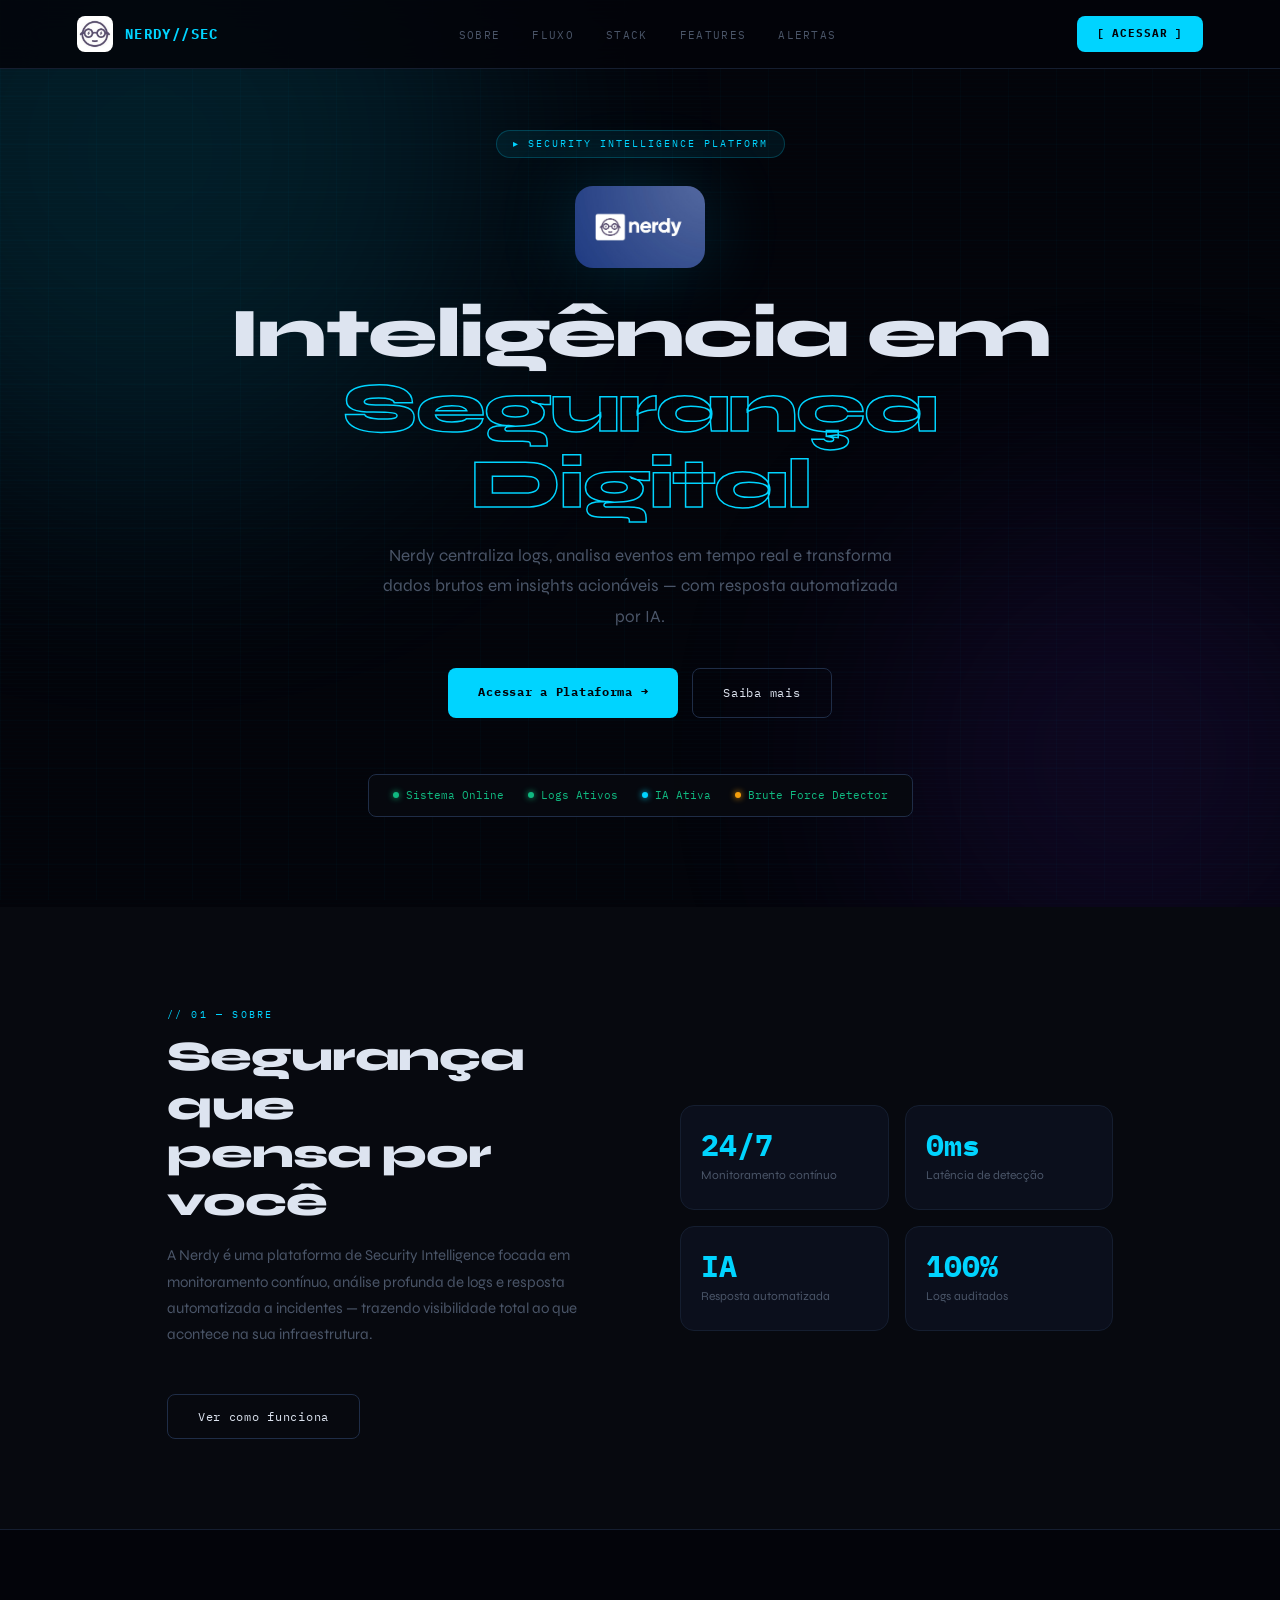
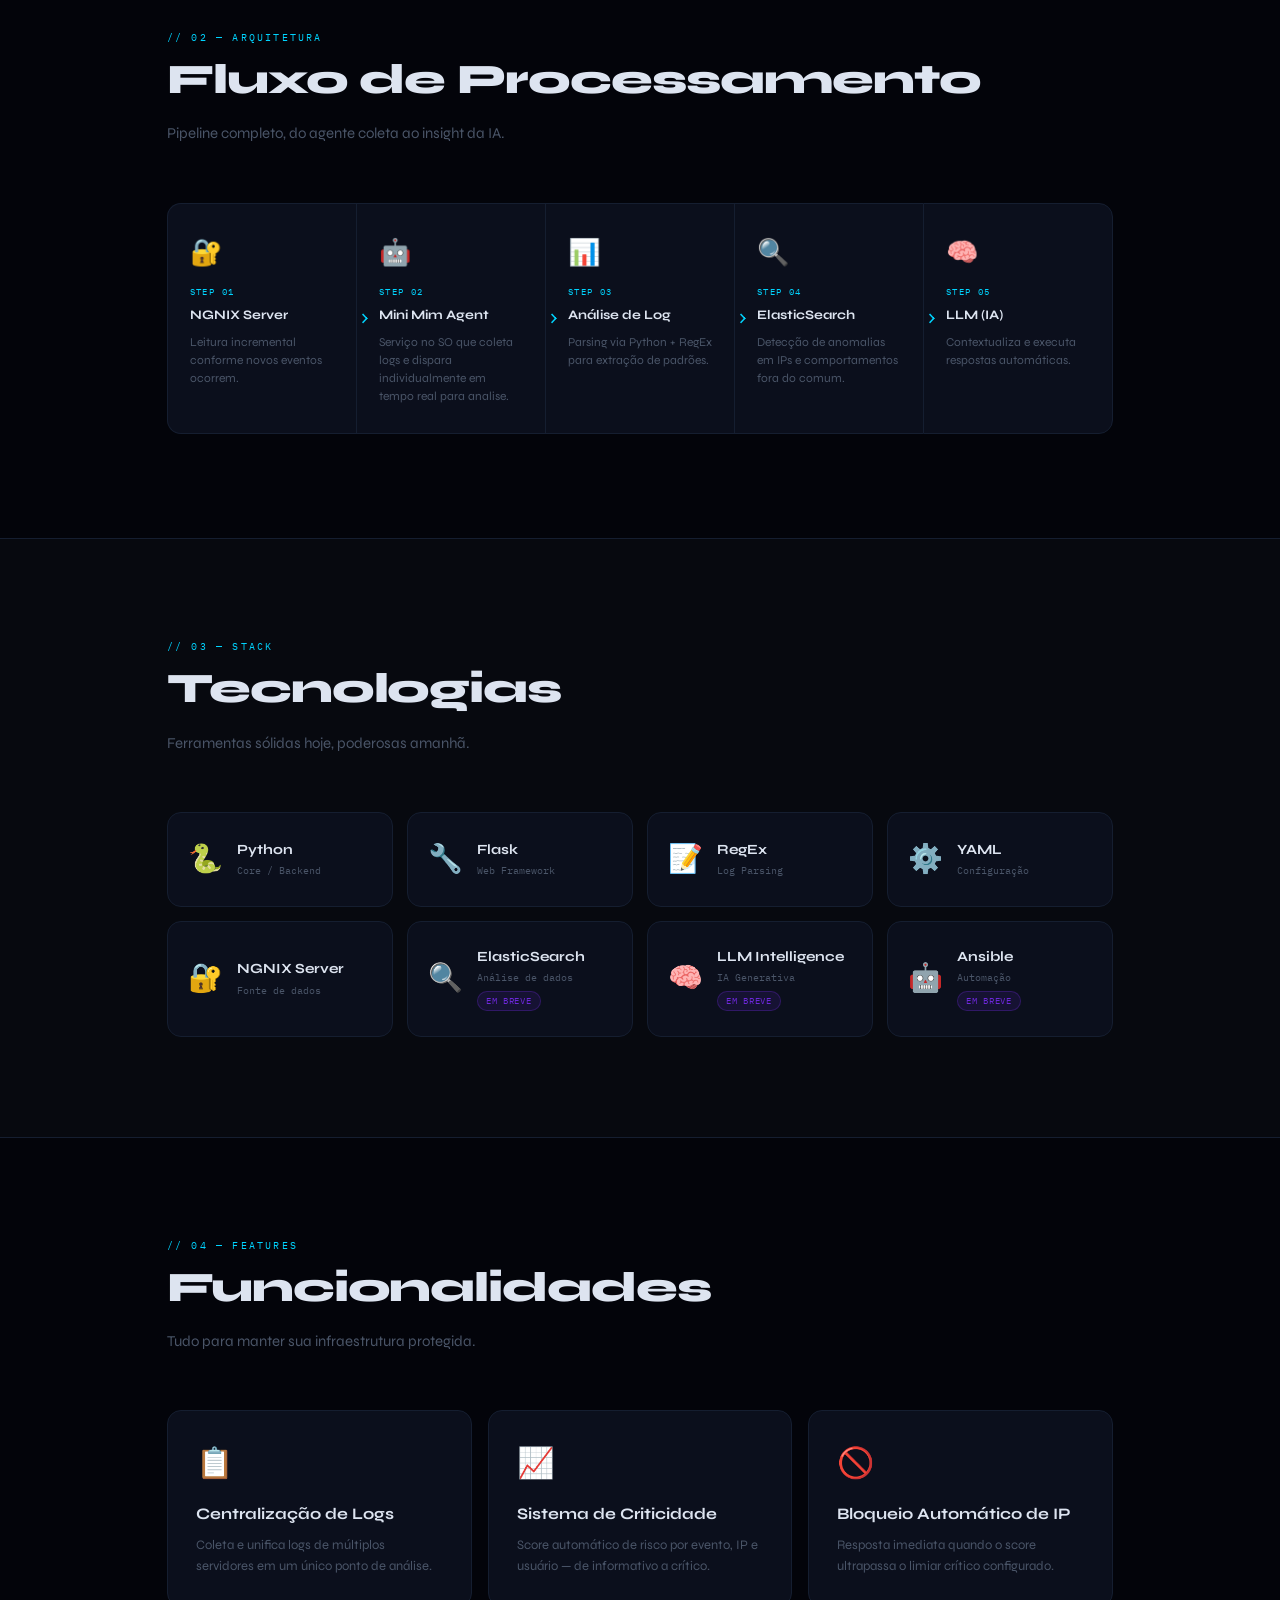
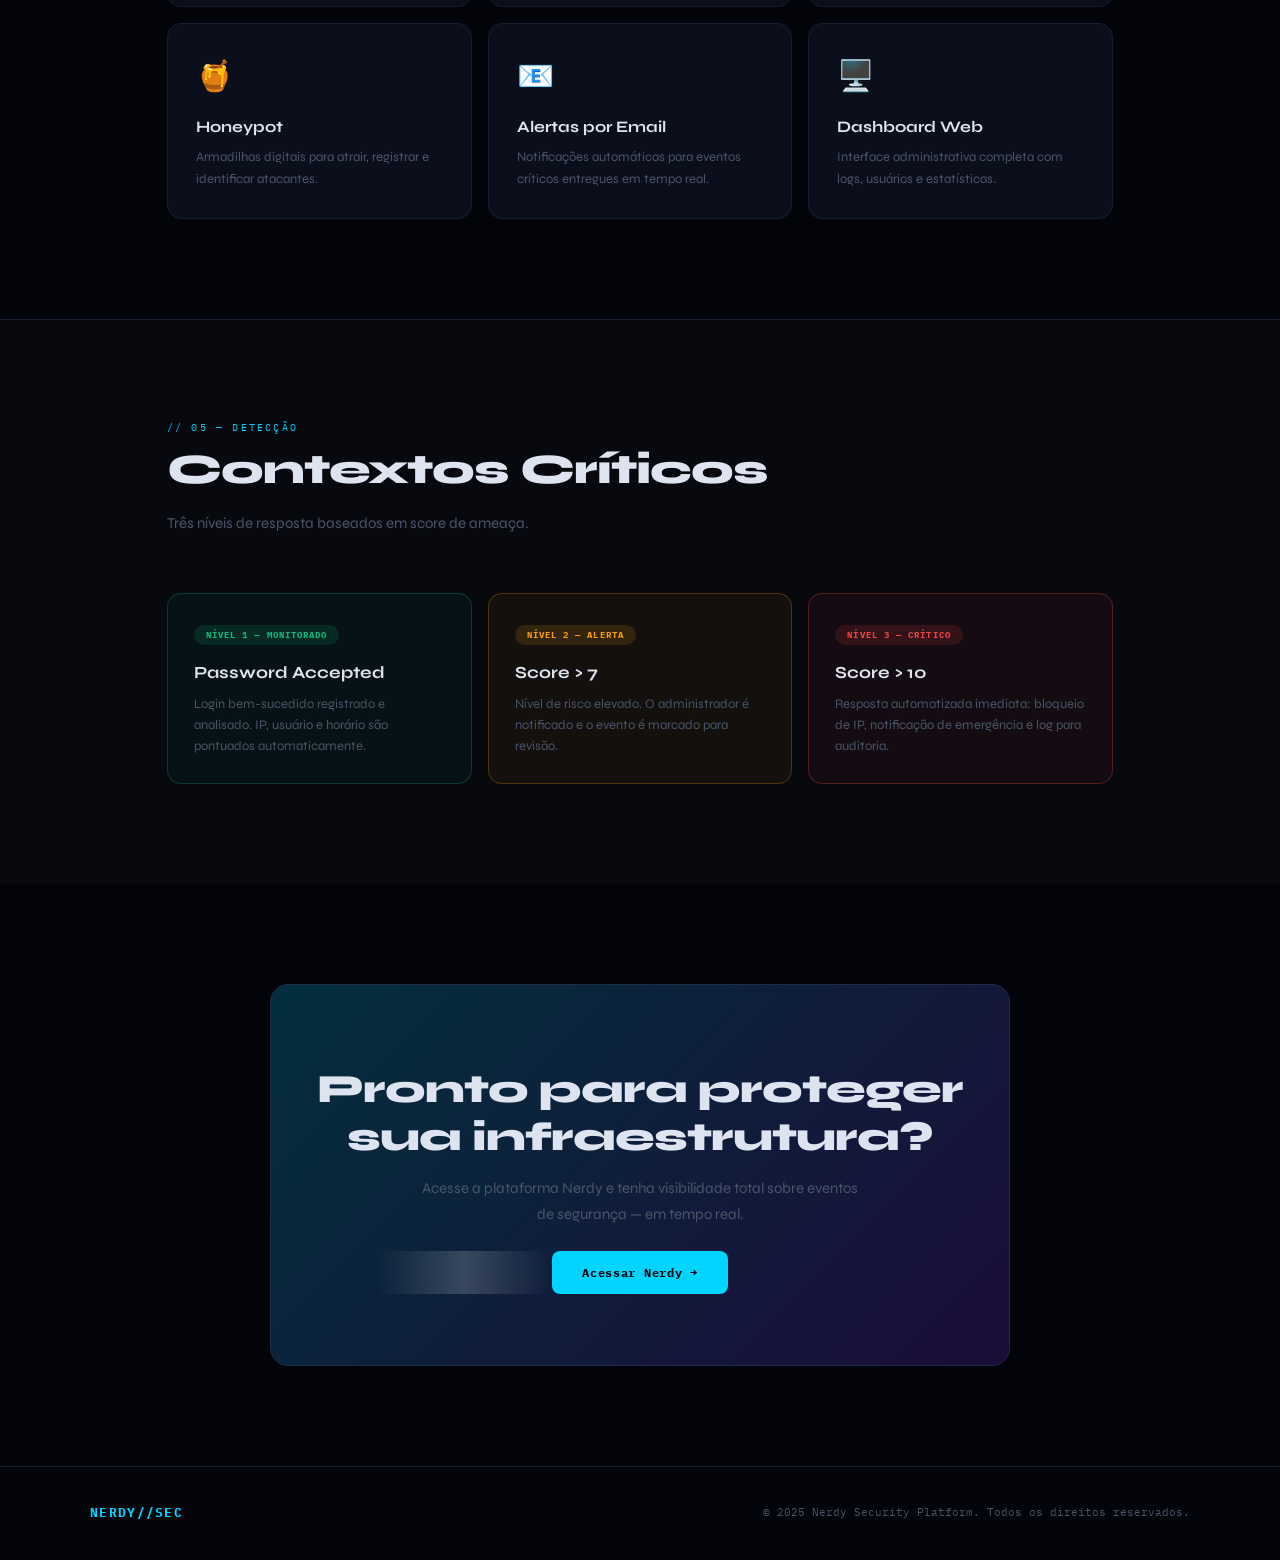
==== commit 8dab8025: "ajustes front" ====
--- a/templates/index.html
+++ b/templates/index.html
@@ -81,7 +81,7 @@
         <h2 class="section-title">Segurança que<br>pensa por você</h2>
         <p class="section-desc">
           A Nerdy é uma plataforma de Security Intelligence focada em monitoramento
-          contínuo, análise profunda de logs SSH e resposta automatizada a incidentes —
+          contínuo, análise profunda de logs e resposta automatizada a incidentes —
           trazendo visibilidade total ao que acontece na sua infraestrutura.
         </p>
         <a href="#fluxo" class="hero-btn-ghost">Ver como funciona</a>
@@ -120,16 +120,16 @@
 
     <div class="pipeline reveal">
       <div class="pipe-step">
+        <span class="pipe-icon">🔐</span>
+        <div class="pipe-num">STEP 01</div>
+        <div class="pipe-title">NGNIX Server</div>
+        <div class="pipe-desc">Leitura incremental conforme novos eventos ocorrem.</div>
+      </div>
+      <div class="pipe-step">
         <span class="pipe-icon">🤖</span>
-        <div class="pipe-num">STEP 01</div>
+        <div class="pipe-num">STEP 02</div>
         <div class="pipe-title">Mini Mim Agent</div>
-        <div class="pipe-desc">Serviço no SO que coleta logs SSH em tempo real.</div>
-      </div>
-      <div class="pipe-step">
-        <span class="pipe-icon">🔐</span>
-        <div class="pipe-num">STEP 02</div>
-        <div class="pipe-title">SSH Server</div>
-        <div class="pipe-desc">Leitura incremental conforme novos eventos ocorrem.</div>
+        <div class="pipe-desc">Serviço no SO que coleta logs e dispara individualmente em tempo real para analise.</div>
       </div>
       <div class="pipe-step">
         <span class="pipe-icon">📊</span>
@@ -141,7 +141,7 @@
         <span class="pipe-icon">🔍</span>
         <div class="pipe-num">STEP 04</div>
         <div class="pipe-title">ElasticSearch</div>
-        <div class="pipe-desc">Detecção de anomalias em IPs e comportamentos.</div>
+        <div class="pipe-desc">Detecção de anomalias em IPs e comportamentos fora do comum.</div>
       </div>
       <div class="pipe-step">
         <span class="pipe-icon">🧠</span>
@@ -194,7 +194,7 @@
       <div class="tech-tile reveal" style="transition-delay:.2s">
         <span class="tech-icon">🔐</span>
         <div>
-          <div class="tech-name">SSH Logs</div>
+          <div class="tech-name">NGNIX Server</div>
           <div class="tech-sub">Fonte de dados</div>
         </div>
       </div>
@@ -239,7 +239,7 @@
       <div class="feat-card reveal">
         <span class="feat-icon">📋</span>
         <div class="feat-title">Centralização de Logs</div>
-        <div class="feat-desc">Coleta e unifica logs SSH de múltiplos servidores em um único ponto de análise.</div>
+        <div class="feat-desc">Coleta e unifica logs de múltiplos servidores em um único ponto de análise.</div>
       </div>
       <div class="feat-card reveal" style="transition-delay:.05s">
         <span class="feat-icon">📈</span>
